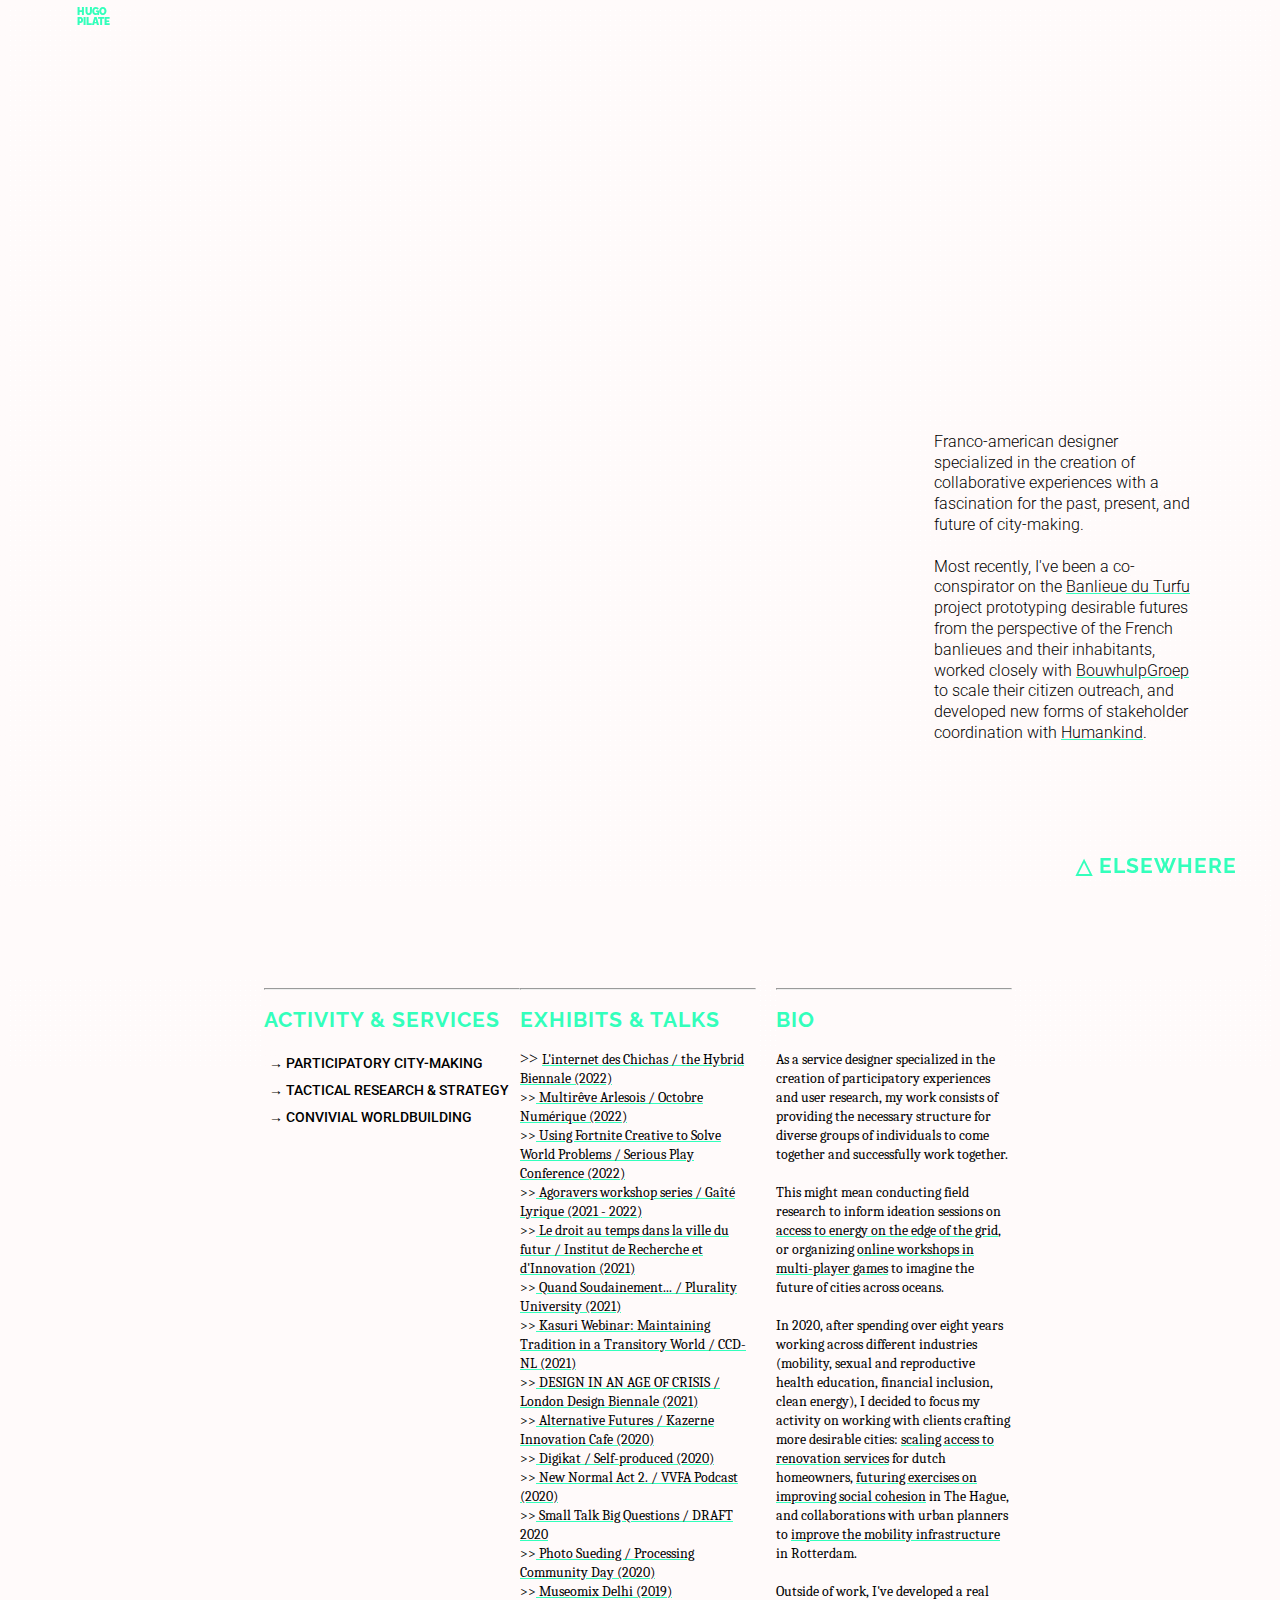
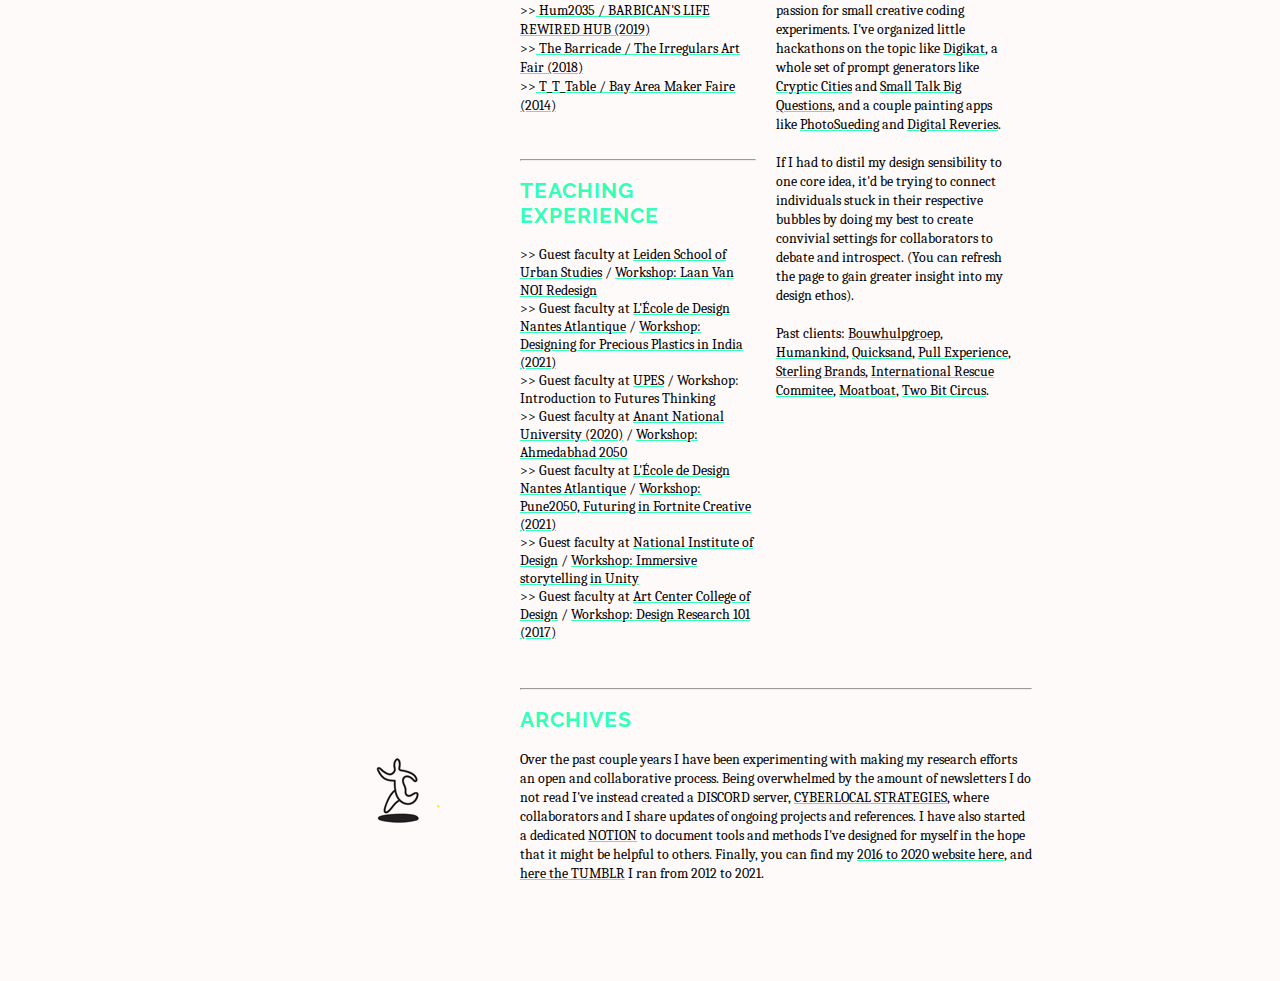
==== index.html @ e568ba57 "2022update" ====
<!DOCTYPE html>

<html>

<head>
    <title>Hugo Pilate</title>

    <link href="https://fonts.googleapis.com/css2?family=Raleway:wght@900&display=swap" rel="stylesheet">
    <link href="https://fonts.googleapis.com/css?family=Roboto:300,400&display=swap" rel="stylesheet">
    <link href="https://fonts.googleapis.com/css2?family=Raleway:wght@800&display=swap" rel="stylesheet">
    <link href="https://fonts.googleapis.com/css?family=Caladea|Roboto+Condensed:700&display=swap" rel="stylesheet">
    <link rel="stylesheet" href="splashStyle.css">
    <meta name="viewport" content="width=device-width, initial-scale=1">


<script src="https://cdnjs.cloudflare.com/ajax/libs/p5.js/0.7.2/p5.min.js"></script>
<script src="https://cdnjs.cloudflare.com/ajax/libs/p5.js/0.7.2/addons/p5.dom.min.js"></script>




</head>



<body>



    <div id="header" class="topLeft">
        <h1>HUGO <br>PILATE</h1>
    </div>



    <div id="else" class="bottomRight">
        <button type="button" class="collapsible">
            <h2>△ ELSEWHERE</h2>
        </button>
        <div class="contentBR">

            <text>
                <li> <a class="tab" href="https://medium.com/@hugopilate" target="_blank">Notebook</a></li>
                <li> <a class="tab" href="https://www.linkedin.com/in/hugopilate/" target="_blank">Interactive Resume</a></li>
                <li><a class="tab" href="https://www.instagram.com/enchaussettes/" target="_blank">Photo album</a></li>
                <li><a class="tab" href="https://github.com/juzbox" target="_blank">Code bank</a></li>
                <li><a class="tab" href="https://cults3d.com/en/users/Juzbox/creations" target="_blank">3D Library</a></li>
            </text>
        </div>


    </div>


    <!-- <textTABS>
    </textTABS> -->





    <div id="splash" class="splashInfo">
   <h4><span style="background-color: snow;  " >Franco-american designer specialized in the creation of collaborative experiences with a fascination for the past, present, and future of city-making.
     <br><br>Most recently, I've been a co-conspirator on the <a class="doc" href="https://hugopilate.medium.com/the-agora-jam-co-creating-the-agoraverse-b9b8ff359201" target="_blank">Banlieue du Turfu</a> project prototyping desirable futures from the perspective of the French banlieues and their inhabitants, worked closely with <a class="doc" href="https://www.bouwhulp.nl/actueel/previous/3" target="_blank">BouwhulpGroep</a> to scale their citizen outreach, and developed new forms of stakeholder coordination with <a class="doc" href="https://www.humankind.city/project/Rotterdam-mobility-intervention-strategy" target="_blank">Humankind</a>.
</span>

</h3>
            </text>
    </div>




    <div class="grid-container">
        <div class="parallax">

            <div class="parallaxOverlay">
            </div>
        </div>



        <div class="item1">
        </div>

        <div class="item2">
            <hr>
            <h2>ACTIVITY & SERVICES</h2>
            <button type="button" class="collapsible">→ PARTICIPATORY CITY-MAKING</button>
            <div class="content">
                <text>
                    <h3><i>Prototyping more livable cities through collaborative methods.</i></h3>
                    <div class="tooltip">
                    <li>>> <a class="doc" href="https://www.humankind.city/project/Rotterdam-mobility-intervention-strategy" target="_blank"> RMA (2022): Getting mobility experts to align on what a car-light Rotterdam center might look like.</a></li>
                    <span class="tooltiptext"><img src="assets/IMG_4155-colour.png" width="100%" height="100%"></span>
                  </div>

                    <br><br>
                    <div class="tooltip">
                    <li >>> <a class="doc" href="https://juzbox.github.io/CID_Microsite/" target="_blank"> Laan Van NOI (2021):  Collaboratively investigating the needs of those overlooked by a neighborhood's renovation plan.</a></li><br>
                    <span class="tooltiptext"><img src="assets/WIP_CID.gif" width="100%" height="100%"></span>
                  </div>
                  <div class="tooltip">
                    <li >>> <a class="doc" href="http://hugopilate.com/08DigitalBunkers.html" target="_blank"> Digital Bunkers (2020): Using Fortnite Creative to cocreate semi-autonomous neighborhoods across the world.</a></li>
                    <span class="tooltiptext"><img src="assets/00Tower.gif" width="90%" height="100%"></span>
                  </div>
                    <br>
                    <br>

                </text>
            </div>


               <button type="button" class="collapsible">→ TACTICAL RESEARCH & STRATEGY</button>
            <div class="content">
                <text>
                    <h3><i>Crafting valuable services and experiences through design research.</h3></i>

<div class="tooltip">
                    <li>>> <a class="doc" href="https://www.bouwhulp.nl/actueel/previous/3" target="_blank">Ikwoon (2021-22): An app designed to scale a renovation company's ability to plan home improvement projects with prospective clients</a></li><br>
                    <span class="tooltiptext"><img src="assets/ikwoon.jpg" width="90%" height="100%"></span>
                  </div><br>

<div class="tooltip">
                    <li>>> <a class="doc" href="http://hugopilate.com/05LimitedEnergy.html" target="_blank">Life with Limited Energy (2019): A field study documenting what life on the edge of the electric grid looks like across four geographies</a></li><br>
                    <span class="tooltiptext"><img src="assets/S10contents.gif" width="90%" height="100%"></span>
                  </div><br>

          <div class="tooltip">
                    <li>>> <a class="doc" href="http://hugopilate.com/03Udaan.html" target="_blank">Udaan (2018): A 1.5 year research & piloting effort aimed at improving the access to sexual and reproductive health education available to young adolescents in Rajasthan</a></li>
                    <span class="tooltiptext"><img src="assets/UDAANcontent.gif" width="90%" height="100%"></span>
                  </div><br>

                    <br><br>



                </text>
            </div>

            <button type="button" class="collapsible">→ CONVIVIAL WORLDBUILDING</button>
            <div class="content">
                <text>
                    <h3><i>Challenging tropes about the world to come through playful investigation and speculation.</h3></i>

<div class="tooltip">
                    <li>>> <a class="doc" href="https://www.banlieueduturfu.xyz" target="_blank">Banlieue du Turfu (2020 - today): A collaborative futuring project from the peripheries of the cities </a></li><br>
                    <span class="tooltiptext"><img src="assets/CarreClay.gif" width="90%" height="100%"></span>
                    </div><br>

              <div class="tooltip">
                    <li>>> <a class="doc" href="https://hugopilate.medium.com/a-journey-through-hel-a82dd8340b28" target="_blank">Haul Earth Ledger (2020): A virtual exhibit on the creativity that surfaces in a world where consumer goods can no longer be produced </a></li><br>
                    <span class="tooltiptext"><img src="assets/HELspace.gif" width="90%" height="100%"></span>
                    </div><br>

                <div class="tooltip">
                   <li>>> <a class="doc" href="https://juzbox.github.io/AhmedabadFutures/" target="_blank">Ahmedabad2050 & Pune2050 (2020): Challenging design students to connect past and future of a city one neighborhood at a time </a></li> <br>
                   <span class="tooltiptext"><img src="assets/collageStudents8.gif" width="90%" height="100%"></span>
                   </div><br>

                <div class="tooltip">
                     <li>>> <a class="doc" href="http://hugopilate.com/04HUM.html" target="_blank">HUM2035 (2019): An exhibit exploring what the future of humanitarian work and crises might look like in India <a></li>
                       <span class="tooltiptext"><img src="assets/HUMcontents.gif" width="90%" height="100%"></span>
                       </div><br>

                    <br><br>
                </text>
            </div>





        </div>


        <div class="item3">
            <hr>
            <h2>EXHIBITS & TALKS</h2>

<text>
              <li>>> <a class="doc" href="https://www.hellerau.org/en/festival/hybrid-biennale/" target="_blank"> <text>L'internet des Chichas / the Hybrid Biennale (2022)</text></a></li>
            <li><text>>><a class="doc" href="https://www.instagram.com/p/CkK-SYAIshf/?utm_source=ig_web_copy_link" target="_blank"> Multirêve Arlesois / Octobre Numérique (2022)</a></text></li>
                <li><text>>><a class="doc" href="https://vimeo.com/ondemand/seriousplayconf2022/722050329" target="_blank"> Using Fortnite Creative to Solve World Problems / Serious Play Conference (2022)</a></text></li>
                <li><text>>><a class="doc" href="https://gaite-lyrique.net/en/event/agoravers" target="_blank"> Agoravers workshop series / Gaîté Lyrique (2021 - 2022)</a></text></li>
                <li><text>>><a class="doc" href="https://iri-ressources.org/collections/collection-2/season-66/video-908.html#id=744e69ee-4b52-4d97-a402-521c58bbe0e3-1465624974983667721&t=3696" target="_blank"> Le droit au temps dans la ville du futur / Institut de Recherche et d'Innovation (2021)</a></text></li>
                <li><text>>><a class="doc" href="https://www.plurality-university.org/projects/quand-soudainement-recits-transforment-reel-exposition-collective-paris" target="_blank"> Quand Soudainement... / Plurality University (2021)</a></text></li>
                <li><text>>><a class="doc" href="https://www.youtube.com/watch?v=sRmMJfpBjGg" target="_blank"> Kasuri Webinar: Maintaining Tradition in a Transitory World / CCD-NL (2021)</a></text></li>
                <li><text>>><a class="doc" href="https://www.londondesignbiennale.com/hugo-pilate" target="_blank"> DESIGN IN AN AGE OF CRISIS / London Design Biennale (2021)</a></text></li>
                <li><text>>><a class="doc" href="https://www.youtube.com/watch?v=F5wg9Iz0reY" target="_blank"> Alternative Futures / Kazerne Innovation Cafe (2020)</a></text></li>
                <li><text>>><a class="doc" href="https://juzbox.github.io/DigikatMicrosite/" target="_blank"> Digikat / Self-produced (2020)</a></text></li>
                <li><text>>><a class="doc" href="http://vvfa.space/podcast/live-19-normal-now-act-2-pt-2" target="_blank"> New Normal Act 2. / VVFA Podcast (2020)</a></text></li>
                <li><text>>><a class="doc" href="https://dra-ft.site/smalltalk-bigq" target="_blank"> Small Talk Big Questions / DRAFT 2020</a></text></li>
                <li><text>>><a class="doc" href="https://www.instagram.com/p/B7XfHSuhuuU/" target="_blank"> Photo Sueding  / Processing Community Day (2020)</a></text></li>
                <li><text>>><a class="doc" href="https://museomix.in/" target="_blank"> Museomix Delhi (2019)</a></text></li>
                <li><text>>><a class="doc" href="https://www.barbican.org.uk/whats-on/2019/event/hum-2035" target="_blank"> Hum2035 / BARBICAN'S LIFE REWIRED HUB (2019)</a></text></li>
                <li><text>>><a class="doc" href="https://theirregularsartfair.com/" target="_blank"> The Barricade / The Irregulars Art Fair (2018)</a></text></li>
                <li><text>>><a class="doc" href="https://www.youtube.com/watch?v=uSro75L1JrU" target="_blank"> T_T_Table / Bay Area Maker Faire (2014)</a></text></li>
                <br><br>

</text>


  <hr>
            <h2>TEACHING EXPERIENCE</h2>
<text>
                <li>>> Guest faculty at <a class="doc" href="https://www.universiteitleiden.nl/en/education/study-programmes/bachelor/urban-studies" target="_blank">Leiden School of Urban Studies</a> /  <a class="doc" href="https://juzbox.github.io/CID_Microsite/" target="_blank"> Workshop: Laan Van NOI Redesign</a></li>
                <li>>> Guest faculty at <a class="doc" href="https://en.lecolededesign.com/" target="_blank">L'École de Design Nantes Atlantique</a> / <a class="doc" href="https://docs.google.com/presentation/d/1ZIFx9ssCR20fUNx6rjZQQ2MeLPgUewG3qUzElUj4VYU/edit#slide=id.gad86e6ca94_10_101" target="_blank"> Workshop: Designing for Precious Plastics in India (2021)</a></li>
                <li>>> Guest faculty at <a class="doc" href="https://www.upes.ac.in/" target="_blank">UPES</a> / Workshop: Introduction to Futures Thinking</li>
                <li>>> Guest faculty at <a class="doc" href="https://anu.edu.in/" target="_blank">Anant National University (2020)</a> / <a class="doc" href="https://juzbox.github.io/AhmedabadFutures/" target="_blank">Workshop: Ahmedabhad 2050</a></li>
                <li>>> Guest faculty at <a class="doc" href="https://en.lecolededesign.com/" target="_blank">L'École de Design Nantes Atlantique</a> / <a class="doc" href="https://burnedsap.github.io/innovation-seminar/" target="_blank"> Workshop: Pune2050, Futuring in Fortnite Creative (2021)</a></li>
                <li>>> Guest faculty at <a class="doc" href="http://www.nid.edu/" target="_blank">National Institute of Design</a> / <a class="doc" href="virtualnarratives.tumblr.com/" target="_blank">Workshop: Immersive storytelling in Unity</a></li>
                <li>>> Guest faculty at <a class="doc" href="http://www.artcenter.edu/" target="_blank">Art Center College of Design</a> / <a class="doc" href="https://hugopilate.medium.com/touching-your-spaghetti-dda304590c9f/" target="_blank">Workshop: Design Research 101 (2017)</a></li>
            <br><br>
            </text>

        </div>






        <div class="item4">
            <hr>
            <h2>BIO</h2>
            <text>As a service designer specialized in the creation of participatory experiences and user research, my work consists of providing the necessary structure for diverse groups of individuals to come together and successfully work together.
              <br><br>This might mean conducting field research to inform ideation sessions on <a class="doc" href="http://hugopilate.com/05LimitedEnergy.html" target="_blank">access to energy on the edge of the grid</a>, or organizing <a class="doc" href="http://hugopilate.com/08DigitalBunkers.html" target="_blank">online workshops in multi-player games</a> to imagine the future of cities across oceans.
              <br><br>In 2020, after spending over eight years working across different industries (mobility, sexual and reproductive health education, financial inclusion, clean energy), I decided to focus my activity on working with clients crafting more desirable cities: <a class="doc" href="https://www.bouwhulp.nl/actueel/previous/3" target="_blank">scaling access to renovation services</a> for dutch homeowners, <a class="doc" href="https://juzbox.github.io/CID_Microsite/" target="_blank">futuring exercises on improving social cohesion</a> in The Hague, and collaborations with urban planners to <a class="doc" href="https://www.humankind.city/project/Rotterdam-mobility-intervention-strategy" target="_blank">improve the mobility infrastructure</a> in Rotterdam.

<br><br>Outside of work, I've developed a real passion for small creative coding experiments. I've organized little hackathons on the topic like <a class="doc" href="https://juzbox.github.io/DigikatMicrosite/" target="_blank">Digikat</a>,
 a whole set of prompt generators like <a class="doc" href="https://juzbox.github.io/CrypticCities/index.html" target="_blank">Cryptic Cities<a/> and <a class="doc" href="https://smalltalkbigquestions.today/index.html" target="_blank">Small Talk Big Questions<a/>,
 and a couple painting apps like <a class="doc" href="http://hugopilate.com/06PS.html" target="_blank">PhotoSueding</a> and <a class="doc" href="http://hugopilate.com/06PS.html" target="_blank">Digital Reveries</a>.


              <br><br>If I had to distil my design sensibility to one core idea, it'd be trying to

              <script language="JavaScript">
              <!--
              var r_text = new Array ();
              r_text[0] = "challenge preconceived notions around how our world works";
              r_text[1] = "prototype surprising solutions";
              r_text[2] = "connect individuals stuck in their respective bubbles";
              r_text[3] = "encourage human creativity and escaping the petrifying grasp of consumer culture";
              r_text[4] = "overcome just how puzzling humans and the systems the build are";

              var i = Math.floor(5*Math.random())

              document.write(r_text[i]);
              </script>

              <script language="JavaScript">
              <!--
              var r_text = new Array ();
              r_text[0] = "by sprinkling some digital fairy dust on the situation at hand, not saying that it always works!";
              r_text[1] = "by doing my best to create convivial settings for collaborators to debate and introspect.";
              r_text[2] = "by encouraging myself and others around me to find their own adhoc hacks to a given challenge as often as possible.";
              r_text[3] = "by asking disarmingly simple questions.";
              r_text[4] = "by recognizing that most worthwhile endeavors take more time than a single client project will ever allow for.";
              r_text[5] = "by having a strong appreciation for a powerful vision, but an even greater fondness for surprise and the sinuous nature of discovery.";
              r_text[6] = "by treating each project as an opportunity to redirect and redistribute financial, social, and informational resources.";
              r_text[7] = "by knowing just how rare a good brief is and devoting my all to it when it knocks on my door.";


              var i = Math.floor(5*Math.random())

              document.write(r_text[i]);
              </script> (You can refresh the page to gain greater insight into my design ethos).
<br><br>
                Past clients: <a class="doc" href="http://quicksand.co.in/" target="_blank">Bouwhulpgroep</a>, <a class="doc" href="http://quicksand.co.in/" target="_blank">Humankind</a>, <a class="doc" href="http://quicksand.co.in/" target="_blank">Quicksand</a>, <a class="doc" href="https://www.pullexperience.com/" target="_blank">Pull Experience</a>, <a class="doc" href="https://www.sterlingbrands.com/" target="_blank">Sterling Brands</a>, <a class="doc" href="https://www.rescue.org/" target="_blank">International Rescue Commitee</a>, <a class="doc" href="http://www.moatboat.com/" target="_blank">Moatboat</a>, <a class="doc" href="https://twobitcircus.com/" target="_blank">Two Bit Circus</a>.<br><br>


            </text>

        </div>




        <div class="item5">
        </div>

        <div class="item6">
        </div>





        <div class="item7">
            <hr>
            <h2>ARCHIVES</h2>
            <text>Over the past couple years I have been experimenting with making my research efforts an open and collaborative process. Being overwhelmed by the amount of newsletters I do not read I've instead created a DISCORD server, <a href="https://discord.gg/974f7EbG4E" target=" blank">CYBERLOCAL STRATEGIES</a>, where collaborators and I share updates of ongoing projects and references. I have also started a dedicated <a href="https://hugopilate.notion.site/7c2f0d99ab234dc6b8ac709c08511c3f?v=75b53fa7180a406381a770f3151cb951" target="blank">NOTION</a> to document tools and methods I've designed for myself in the hope that it might be helpful to others. Finally, you can find my <a href="https://hugopilate.com/scrollfolio.html" target=" blank">2016 to 2020 website here</a>, and <a href="https://enchaussettes.tumblr.com/" target=" blank">here the TUMBLR</a> I ran from 2012 to 2021.</text>
        </div>

        <div class="item8">
            <br>
            <img src="assets/introGif.gif" style="mix-blend-mode: multiply;">
        </div>





        <div id="canvas3D" />


    </div>



    <script>
        // When the user scrolls down 50px from the top of the document, resize the header's font size
        window.onscroll = function() {
            scrollFunction()

        };

        function scrollFunction() {
            if (document.body.scrollTop > 50 || document.documentElement.scrollTop > 50) {
                document.getElementById("header").style.fontSize = "30px";
                document.getElementById("splash").style.display = "none";
                document.getElementById("else").style.display = "block";

            } else {
                document.getElementById("header").style.fontSize = "90px";
                document.getElementById("splash").style.display = "block";
                document.getElementById("else").style.display = "none";

            }
        };




        //dropdown menus

        var coll = document.getElementsByClassName("collapsible");
        var i;

        for (i = 0; i < coll.length; i++) {
            coll[i].addEventListener("click", function() {
                this.classList.toggle("active");
                var content = this.nextElementSibling;
                if (content.style.display === "block") {
                    content.style.display = "none";
                } else {
                    content.style.display = "block";
                }
            });
        };


    </script>






</body>
<footer></footer>

</html>
---- splashStyle.css ----
:root {
  --accentColor: #33ffbb;

}

html,body {
    background-color: snow;
    cursor: url("data:image/svg+xml;utf8,<svg xmlns='http://www.w3.org/2000/svg'  width='40' height='48' viewport='0 0 100 100' style='fill:black;font-size:24px;'><text y='50%'>🌿</text></svg>") 16 0, auto;
    /*!emojicursor.app*/

}

canvas{
    display: block;
}

.tooltip {
  position: relative;
  display: inline-block;

}

.tooltip .tooltiptext {
  visibility: hidden;

  color: #fff;
  text-align: center;


  /* Position the tooltip */
  position: absolute;
  z-index: 1;

  bottom: 120%;

}

.tooltip:hover .tooltiptext {
  visibility: visible;
}



h1 {
    color: var(--accentColor);
    font-weight: bold;
    line-height: 1em;
    font-family: 'Raleway', sans-serif;
    font-weight: 900;
    font-size: 1em;
    padding-right: 20px;
    text-align: left;
/*    text-shadow: 0px 0px 7px rgba(107,107,169, 0.3);*/
}


h2 {
    font-family: 'Raleway', sans-serif;
    font-size: 21px;
    color: var(--accentColor);
    letter-spacing: 1px;
/*    text-shadow: 0px 0px 7px rgba(107,107,169, 0.1);*/

}

h3 {
  font-family:'roboto';
  font-weight:300;
  font-size: 14px;
text-transform: uppercase;
line-height: 1.1;
/*    text-shadow: 0px 0px 7px rgba(107,107,169, 0.1);*/

}

h4 {
  font-family:'roboto';
  font-weight:300;
  font-size: 16px;

line-height: 1.3;
/*    text-shadow: 0px 0px 7px rgba(107,107,169, 0.1);*/

}

h2:hover {
    font-family: 'Raleway', sans-serif;
    z-index: 1;
    font-size: 21px;

    color: var(--accentColor);
}



.splashInfo {


    width: 20vw;
    position: absolute;
    bottom: 15vh;
    right: 10vh;
    text-align: left;

}

.x0, .y0, .z0 {
	display: inline;
}

.x1, .y1, .z1 {
	display: inline;
}

text {
    color: black;
    text-align: left;
    font-family: 'Caladea';
    font-size: 14px;
    line-height: 18px;
}

a {
    color: black;
    background-color: snow;
    text-decoration-color:var(--accentColor);
}

a:hover {
    font-style: italic;
    cursor: url("data:image/svg+xml;utf8,<svg xmlns='http://www.w3.org/2000/svg'  width='40' height='48' viewport='0 0 100 100' style='fill:black;font-size:24px;'><text y='50%'>👆</text></svg>") 16 0, auto;
    color: black;
}



li {
    text-align: left;
    list-style: none
}





#header {
    text-align: center;
    font-size: 10px;
    position: fixed;
    top: 0;
    transition: 0.2s;
}



.topLeft {
    z-index: 1;
    position: fixed;
    top: 0px;
    left: 6vw;
}

.bottomRight {
    position: fixed;
    bottom: 0vh;
    right: 3vw;
}

.parallax {
    grid-column-start: 1;
    grid-column-end: 7;
    /* The image used */
    background-blend-mode: multiply;
    background-image: url("assets/Cyberlocal002_SMALL.gif");

    /* Set a specific height */
    min-width: 100%;
    /* Create the parallax scrolling effect */
    background-attachment: fixed;
    /*  background-position: center;*/
    background-repeat: no-repeat;
    background-size: 100%;

}

.parallaxOverlay {
    background-image: radial-gradient(white 20%, transparent 20%);
    background-position: 0 -100;
    background-size: 5px 5px;
    height: 120%;
    /*  width: 100%;*/

}



.mini-preview-anchor {
    display: inline-block;
    position: relative;
    /* white-space: nowrap; */
}

.mini-preview-wrapper {
    -moz-box-sizing: content-box;
    box-sizing: content-box;
    position: absolute;
    overflow: hidden;
    z-index: -1;
    opacity: 0;
    margin-top: -4px;
    border: solid 1px #000;
    box-shadow: 4px 4px 6px rgba(0, 0, 0, .3);
    transition: z-index steps(1) .3s, opacity .3s, margin-top .3s;
}

.mini-preview-anchor:hover .mini-preview-wrapper {
    z-index: 2;
    opacity: 1;
    margin-top: 6px;
    transition: opacity .3s, margin-top .3s;
}

.mini-preview-loading, .mini-preview-cover {
    position: absolute;
    top: 0;
    bottom: 0;
    right: 0;
    left: 0;
}

.mini-preview-loading {
    display: table;
    height: 100%;
    width: 100%;
    font-size: 1.25rem;
    text-align: center;
    color: #f5ead4;
    background-color: #59513f;
}

.mini-preview-loading::before {
    content: 'Loading...';
    display: table-cell;
    text-align: center;
    vertical-align: middle;
}

.mini-preview-cover {
    background-color: rgba(0, 0, 0, 0); /* IE fix */
}

.mini-preview-frame {
    border: none;
    -webkit-transform-origin: 0 0;
    transform-origin: 0 0;
}




/*
 On smaller screens, decrease text size
@media only screen and (max-width: 300px) {
  .text {font-size: 11px}
}
*/





/*               GRID                 */

.grid-container {
    top: 0px;
    display: grid;
    grid-template-columns: 20vw 20vw 20vw 20vw;
    grid-template-rows: 98vh;
    gap: 0px;
    /*    background-color: #2196F3;*/
    background-color: transparent;

}

.grid-container > div {
    background-color: snow;
    /*    padding: 20px 0;*/

}

.JS{
    margin: auto;
    width: 98vw;
    overflow: hidden;
}

.item1 {
    background-color: transparent;
    grid-column-start: 1;
    grid-column-end: 2;
    margin: auto;
    height: 10vh;
    width: 98vw;
    overflow: hidden;


}

/*SERVICE 1*/
.item2 {
    grid-column-start: 2;
    grid-column-end: 3;
    grid-row-start: 3;
    height: 100%;
    overflow-y: visible;

}


/*SERVICE 2*/
.item3 {
   grid-column-start: 3;
    grid-column-end: 4;
    grid-row-start: 3;
    height: 100%;
    overflow-y: visible;
    margin-right: 20px;
}

/*BIO*/
.item4 {
    cursor:url("data:image/svg+xml;utf8,<svg xmlns='http://www.w3.org/2000/svg'  width='40' height='48' viewport='0 0 100 100' style='fill:black;font-size:24px;'><text y='50%'>🧦</text></svg>") 16 0,auto; /*!emojicursor.app*/
    grid-column-start: 4;
    grid-column-end: 5;
    grid-row-start: 3;
    grid-row-end: 8;
    height: 100%;
    margin-right: 20px;
    overflow-y: inherit;
}



/*Exhibits*/
.item5 {
   background-color: transparent;
    grid-column-start: 2;
    grid-column-end: 3;
    grid-row-start: 7;
    margin-right: 20px;

/*    height: 10vh;*/

}



/* Teaching experience:*/
.item6 {
   background-color: transparent;
    grid-column-start: 3;
    grid-column-end: 4;
    grid-row-start: 7;
    margin-right: 20px;


/*    height: 10vh;*/

}

/* archive*/
.item7 {

     background-color: transparent;
    grid-column-start: 3;
    grid-column-end: 5;
    grid-row-start: 8;
    padding-bottom: 10vh;
/*    margin: auto;*/


}

/*Gif*/
.item8 {
cursor:url("data:image/svg+xml;utf8,<svg xmlns='http://www.w3.org/2000/svg'  width='40' height='48' viewport='0 0 100 100' style='fill:black;font-size:24px;'><text y='50%'>💡</text></svg>") 16 0,auto; /*!emojicursor.app*/
       margin: auto;
    text-align: center;
    grid-column-start: 2;
    grid-column-end: 3;
    grid-row-start: 8;
padding-bottom: 10vh;




}



.relative {
    position: relative;
}

.h-256 {
    height: 256px;
}

.w-256 {
    width: 256px;
}

.collapsible {
    background-color: transparent;

    font-family:'roboto';
    font-weight:500;
    cursor: url("data:image/svg+xml;utf8,<svg xmlns='http://www.w3.org/2000/svg'  width='40' height='48' viewport='0 0 100 100' style='fill:black;font-size:24px;'><text y='50%'>👆</text></svg>") 16 0, auto;
    /*!emojicursor.app*/
    padding: 5px;
    width: 100%;
    color: black;
    border: none;
    text-align: left;
    outline: none;
    font-size: 14px;
}


.active:hover {
    /*  background-color: #33ffbb;*/
    font-size: 16px;

    text-decoration:underline;
    color: black;
    text-decoration-color: var(--accentColor);

}

.collapsible:hover {
    /*  background-color: #33ffbb;*/
    font-size: 16px;

    text-decoration:underline;
    color: black;
    text-decoration-color: var(--accentColor);

}



.content {
    padding: 0 18px;
    display: none;
    overflow: visible;
    background-color: transparent;
     cursor:url("data:image/svg+xml;utf8,<svg xmlns='http://www.w3.org/2000/svg'  width='40' height='48' viewport='0 0 100 100' style='fill:black;font-size:24px;'><text y='50%'>💡</text></svg>") 16 0,auto; /*!emojicursor.app*/

}

.contentBR {
    padding: 0 18px;
    display: none;
    overflow: hidden;
    background-color: transparent;
    margin-bottom: 5vh;

}




@media only screen and (max-width: 600px) {


    .grid-container {
        display: block;
        grid-template-columns: auto auto auto;
        gap: 15px;
        margin: auto;
width: 66vw;
        background-color: snow;
        padding: 10px;
    }

    .item1 {
    background-color: transparent;
    grid-column-start: 1;
    grid-column-end: 7;
        padding-top: 2vh;

    margin: auto;
    height: 5vh;
    width: 66vw;
    overflow: hidden;


}

    .splashInfo {


        width: 35vw;

        position: absolute;
        top: 25vh;
        left: 6vh;
        text-align: left;

    }

       text {
    color: black;
    text-align: left;
    font-family: 'Caladea';
    font-size: 11px;
    line-height: 15px;
}



    .parallax {
height: 80vh;
      background-position: center;
      background-repeat: no-repeat;
      background-size: cover;

    }

    h1 {
        z-index: 1;
        color: var(--accentColor);
        font-weight: bold;
        line-height: 1em;
        font-family: 'Raleway', sans-serif;
        font-weight: 900;
        font-size: 0.6em;
        padding-right: 20px;
        text-align: left;
    }



}

footer{
 cursor: url("data:image/svg+xml;utf8,<svg xmlns='http://www.w3.org/2000/svg'  width='40' height='48' viewport='0 0 100 100' style='fill:black;font-size:24px;'><text y='50%'>🌿</text></svg>") 16 0, auto;
}
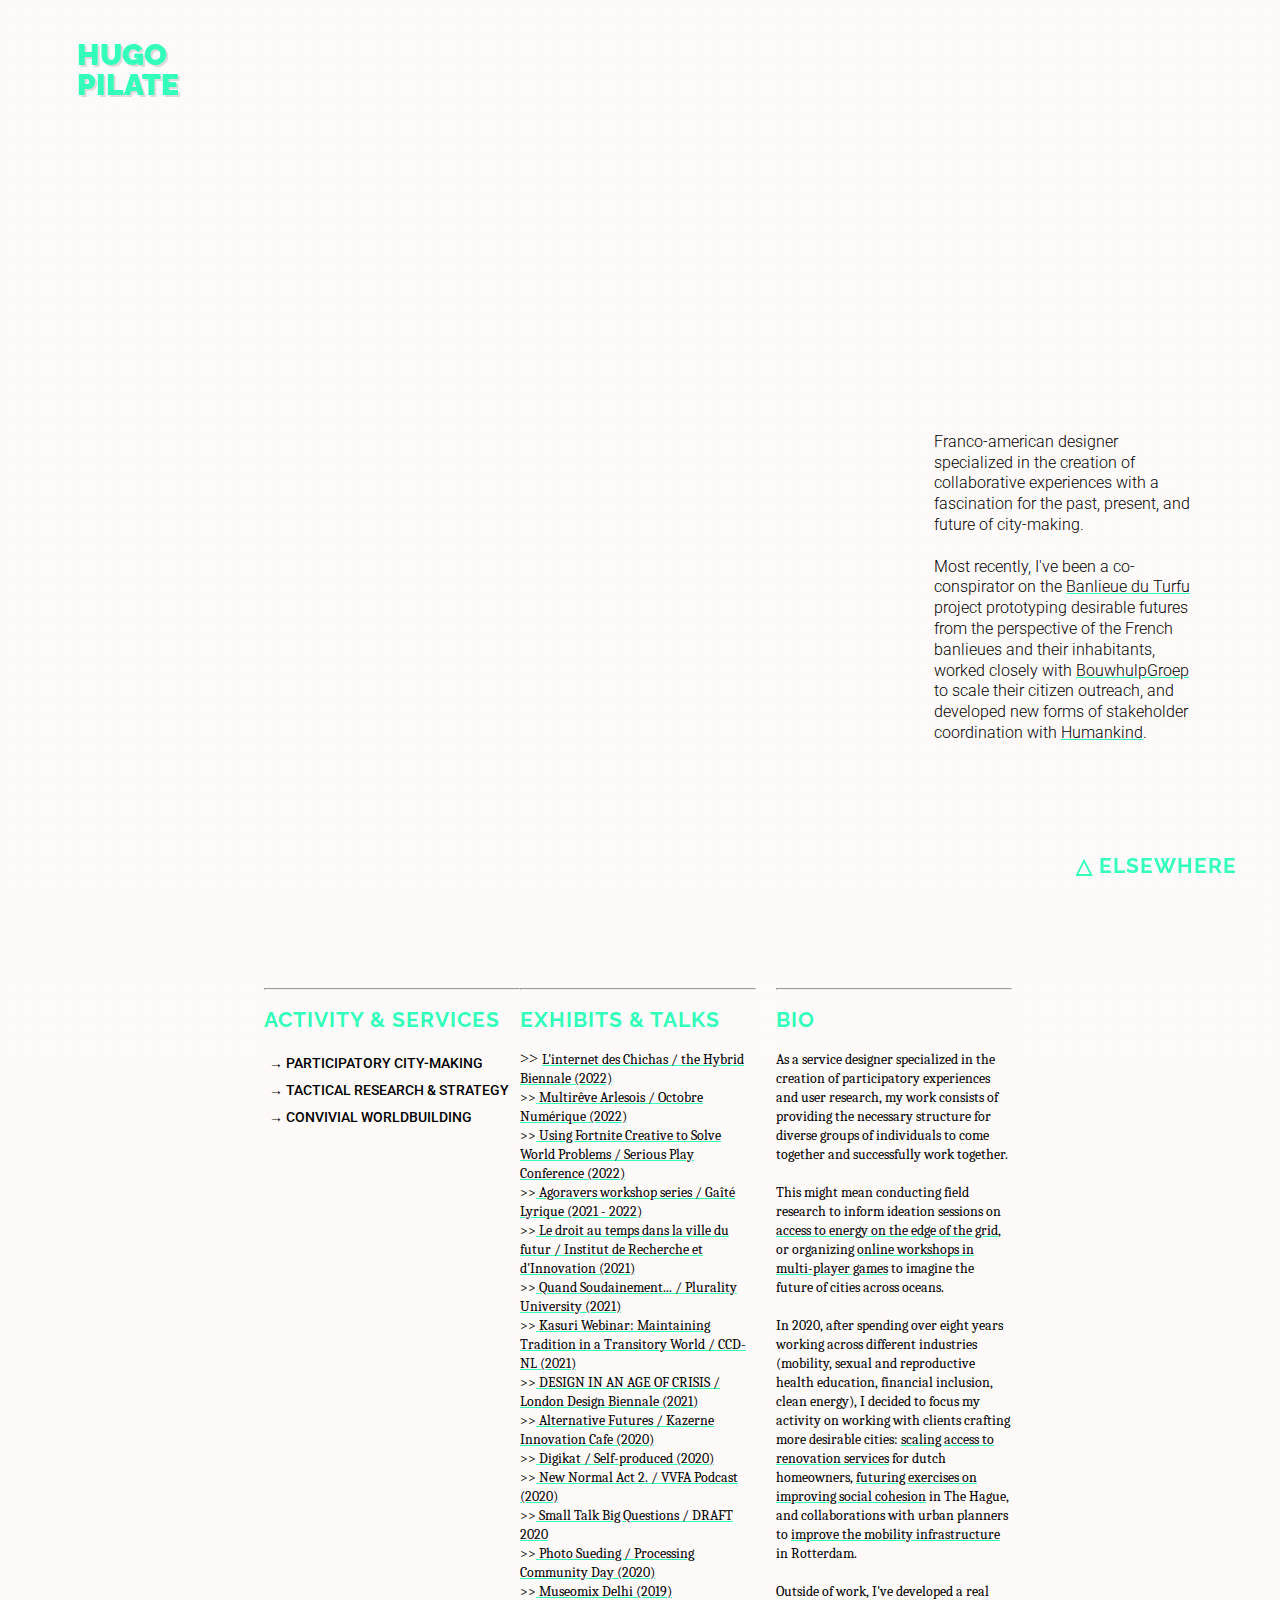
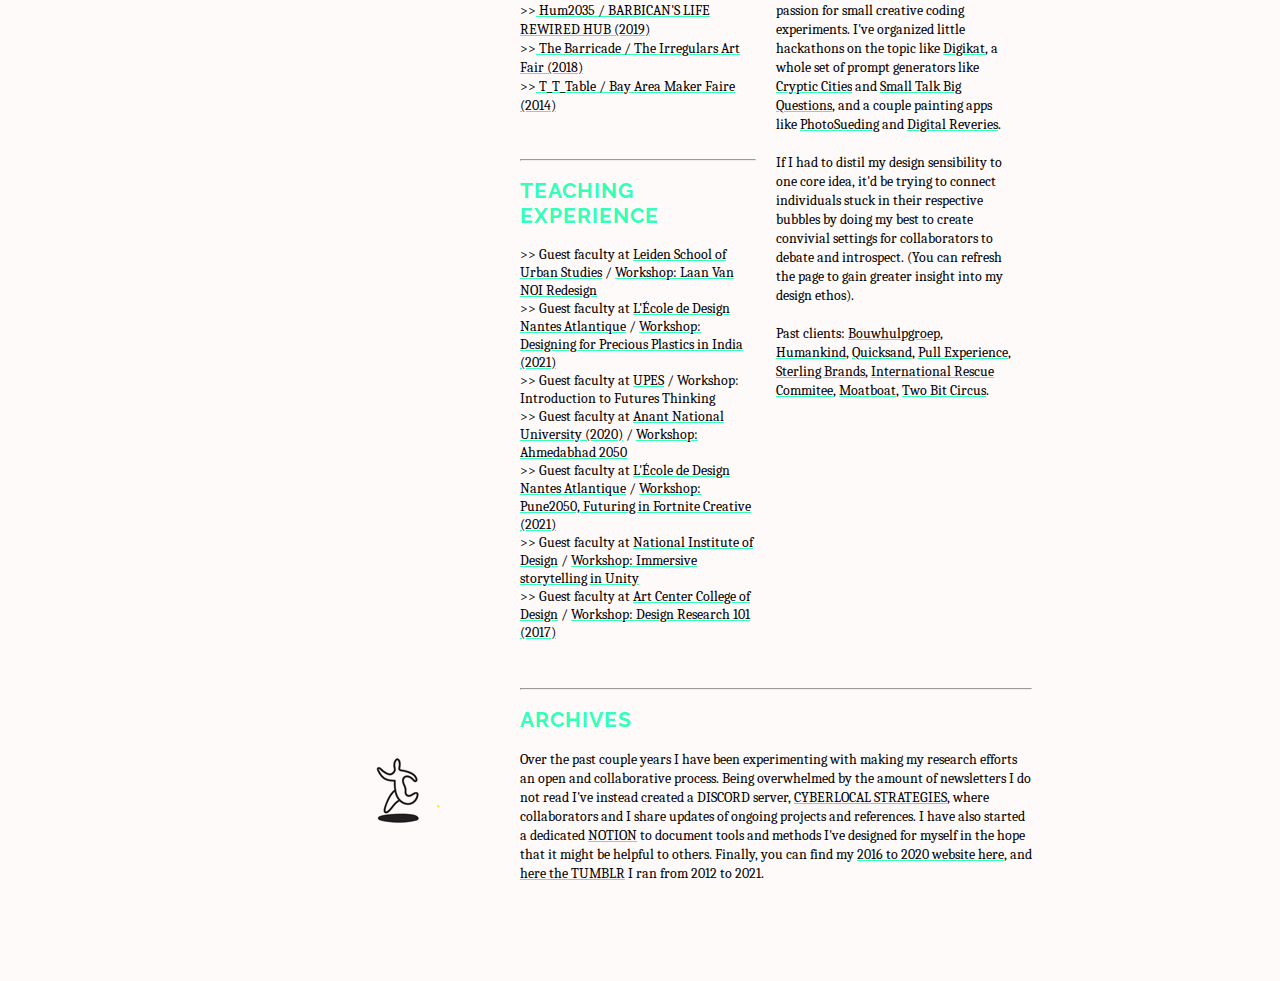
==== commit 772a5945: "shadow" ====
--- a/index.html
+++ b/index.html
@@ -4,7 +4,7 @@
 
 <head>
     <title>Hugo Pilate</title>
-
+<link rel="icon" type="image/x-icon" href="assets/favicon.ico">
     <link href="https://fonts.googleapis.com/css2?family=Raleway:wght@900&display=swap" rel="stylesheet">
     <link href="https://fonts.googleapis.com/css?family=Roboto:300,400&display=swap" rel="stylesheet">
     <link href="https://fonts.googleapis.com/css2?family=Raleway:wght@800&display=swap" rel="stylesheet">
@@ -16,6 +16,19 @@
 <script src="https://cdnjs.cloudflare.com/ajax/libs/p5.js/0.7.2/p5.min.js"></script>
 <script src="https://cdnjs.cloudflare.com/ajax/libs/p5.js/0.7.2/addons/p5.dom.min.js"></script>
 
+<!-- Global site tag (gtag.js) - Google Analytics -->
+ <script async src="https://www.googletagmanager.com/gtag/js?id=UA-48901953-2"></script>
+ <script>
+     window.dataLayer = window.dataLayer || [];
+
+     function gtag() {
+         dataLayer.push(arguments);
+     }
+     gtag('js', new Date());
+
+     gtag('config', 'UA-48901953-2');
+
+ </script>
 
 
 
@@ -318,12 +331,12 @@
 
         function scrollFunction() {
             if (document.body.scrollTop > 50 || document.documentElement.scrollTop > 50) {
-                document.getElementById("header").style.fontSize = "30px";
+                document.getElementById("header").style.fontSize = "15px";
                 document.getElementById("splash").style.display = "none";
                 document.getElementById("else").style.display = "block";
 
             } else {
-                document.getElementById("header").style.fontSize = "90px";
+                document.getElementById("header").style.fontSize = "35px";
                 document.getElementById("splash").style.display = "block";
                 document.getElementById("else").style.display = "none";
 
--- a/splashStyle.css
+++ b/splashStyle.css
@@ -43,11 +43,13 @@
 
 h1 {
     color: var(--accentColor);
+  text-shadow: 2px 2px #00000020;
     font-weight: bold;
     line-height: 1em;
     font-family: 'Raleway', sans-serif;
     font-weight: 900;
-    font-size: 1em;
+    font-size: 3em;
+    padding-top: 20px;
     padding-right: 20px;
     text-align: left;
 /*    text-shadow: 0px 0px 7px rgba(107,107,169, 0.3);*/
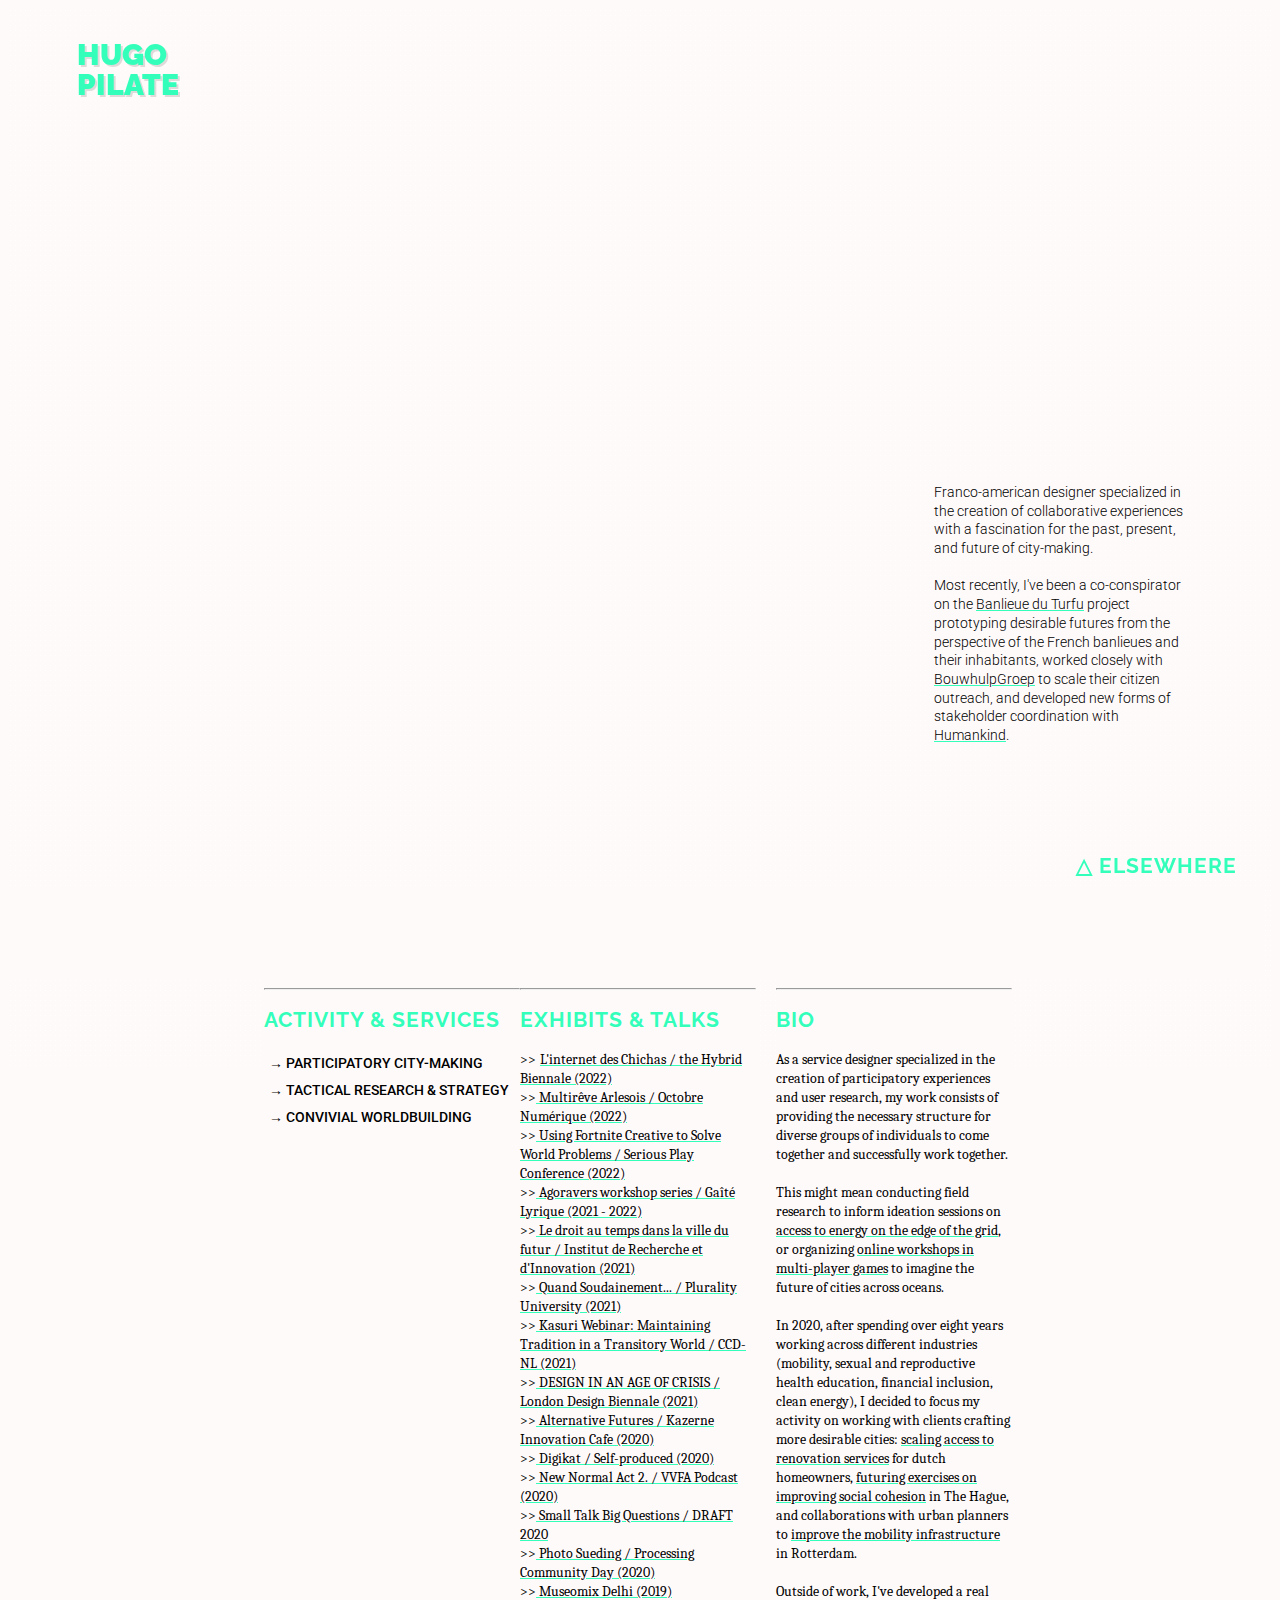
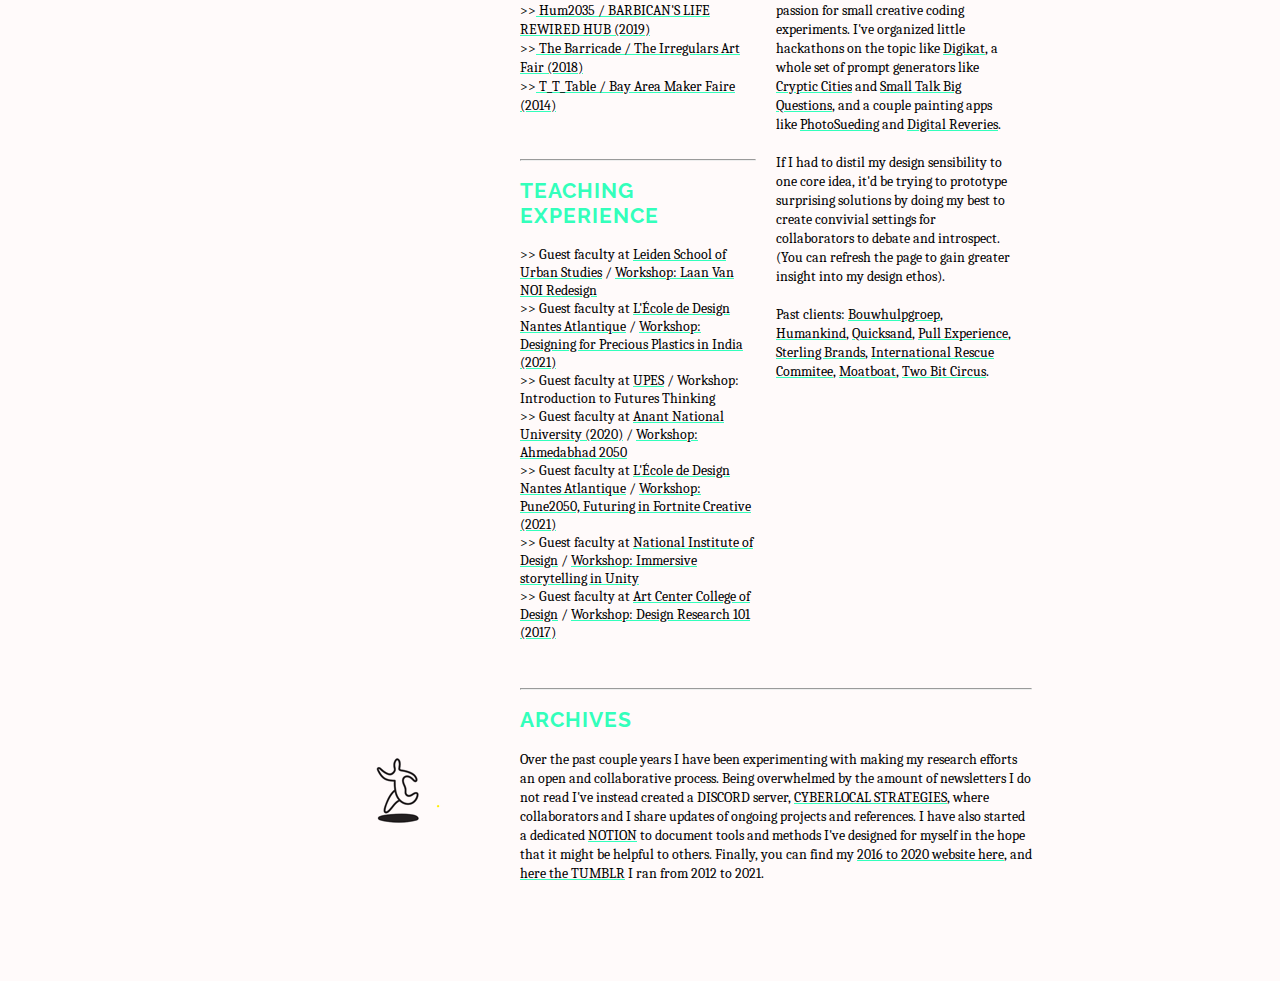
==== commit 51073cbd: "phoneFriendly" ====
--- a/index.html
+++ b/index.html
@@ -192,7 +192,7 @@
             <h2>EXHIBITS & TALKS</h2>
 
 <text>
-              <li>>> <a class="doc" href="https://www.hellerau.org/en/festival/hybrid-biennale/" target="_blank"> <text>L'internet des Chichas / the Hybrid Biennale (2022)</text></a></li>
+              <li><text>>></text> <a class="doc" href="https://www.hellerau.org/en/festival/hybrid-biennale/" target="_blank"> <text>L'internet des Chichas / the Hybrid Biennale (2022)</text></a></li>
             <li><text>>><a class="doc" href="https://www.instagram.com/p/CkK-SYAIshf/?utm_source=ig_web_copy_link" target="_blank"> Multirêve Arlesois / Octobre Numérique (2022)</a></text></li>
                 <li><text>>><a class="doc" href="https://vimeo.com/ondemand/seriousplayconf2022/722050329" target="_blank"> Using Fortnite Creative to Solve World Problems / Serious Play Conference (2022)</a></text></li>
                 <li><text>>><a class="doc" href="https://gaite-lyrique.net/en/event/agoravers" target="_blank"> Agoravers workshop series / Gaîté Lyrique (2021 - 2022)</a></text></li>
--- a/splashStyle.css
+++ b/splashStyle.css
@@ -78,7 +78,7 @@
 h4 {
   font-family:'roboto';
   font-weight:300;
-  font-size: 16px;
+  font-size: 0.9em;
 
 line-height: 1.3;
 /*    text-shadow: 0px 0px 7px rgba(107,107,169, 0.1);*/
@@ -128,7 +128,7 @@
     text-decoration-color:var(--accentColor);
 }
 
-a:hover {
+a: {
     font-style: italic;
     cursor: url("data:image/svg+xml;utf8,<svg xmlns='http://www.w3.org/2000/svg'  width='40' height='48' viewport='0 0 100 100' style='fill:black;font-size:24px;'><text y='50%'>👆</text></svg>") 16 0, auto;
     color: black;
@@ -432,7 +432,6 @@
 .active:hover {
     /*  background-color: #33ffbb;*/
     font-size: 16px;
-
     text-decoration:underline;
     color: black;
     text-decoration-color: var(--accentColor);
@@ -499,13 +498,22 @@
 
 }
 
+h2 {
+    font-family: 'Raleway', sans-serif;
+    font-size: 18px;
+    color: var(--accentColor);
+    letter-spacing: 1px;
+/*    text-shadow: 0px 0px 7px rgba(107,107,169, 0.1);*/
+
+}
+
     .splashInfo {
 
 
         width: 35vw;
 
         position: absolute;
-        top: 25vh;
+        top: 45vh;
         left: 6vh;
         text-align: left;
 
@@ -529,16 +537,30 @@
 
     }
 
+
     h1 {
-        z-index: 1;
         color: var(--accentColor);
+      text-shadow: 1px 1px #00000020;
         font-weight: bold;
         line-height: 1em;
         font-family: 'Raleway', sans-serif;
         font-weight: 900;
-        font-size: 0.6em;
+        font-size: 1em;
+        padding-top: 20px;
         padding-right: 20px;
+        padding-left: 10px;
         text-align: left;
+    /*    text-shadow: 0px 0px 7px rgba(107,107,169, 0.3);*/
+    }
+
+    h4 {
+      font-family:'roboto';
+      font-weight:300;
+      font-size: 0.7em;
+
+    line-height: 1.3;
+    /*    text-shadow: 0px 0px 7px rgba(107,107,169, 0.1);*/
+
     }
 
 
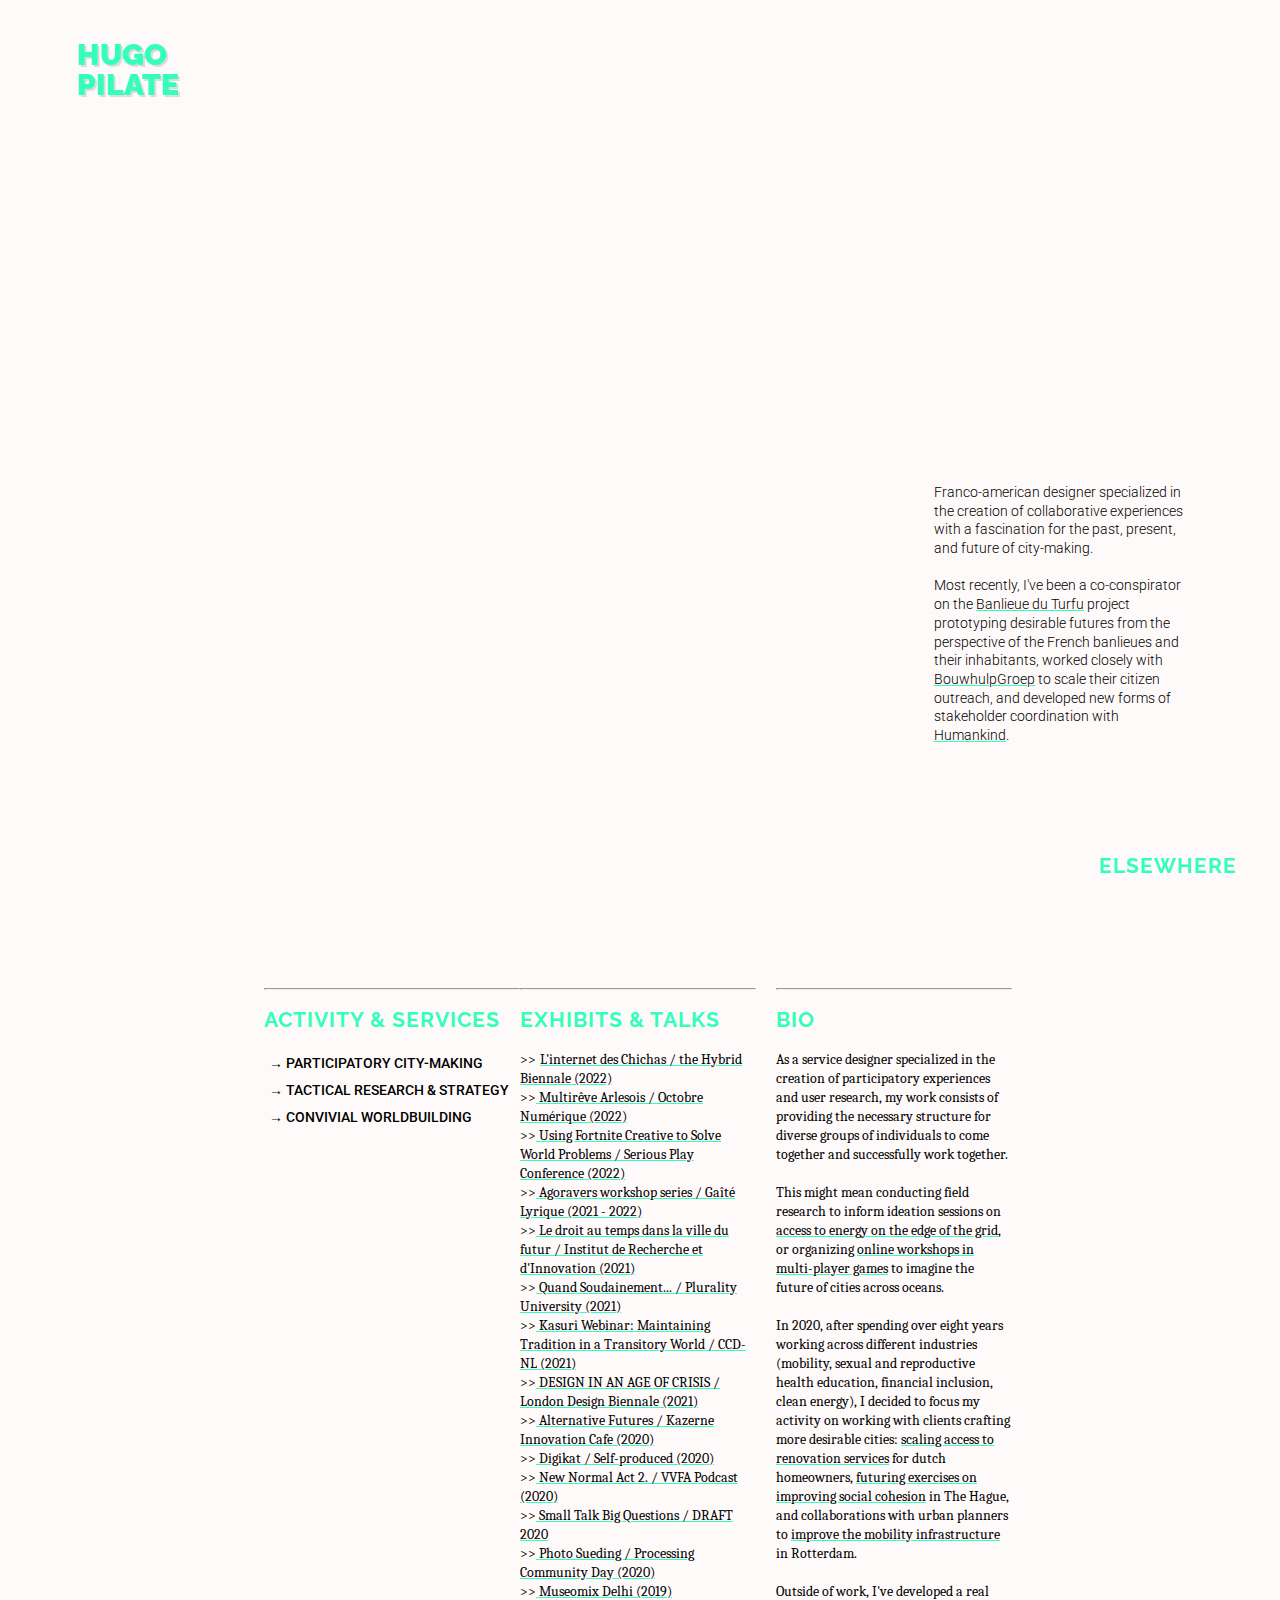
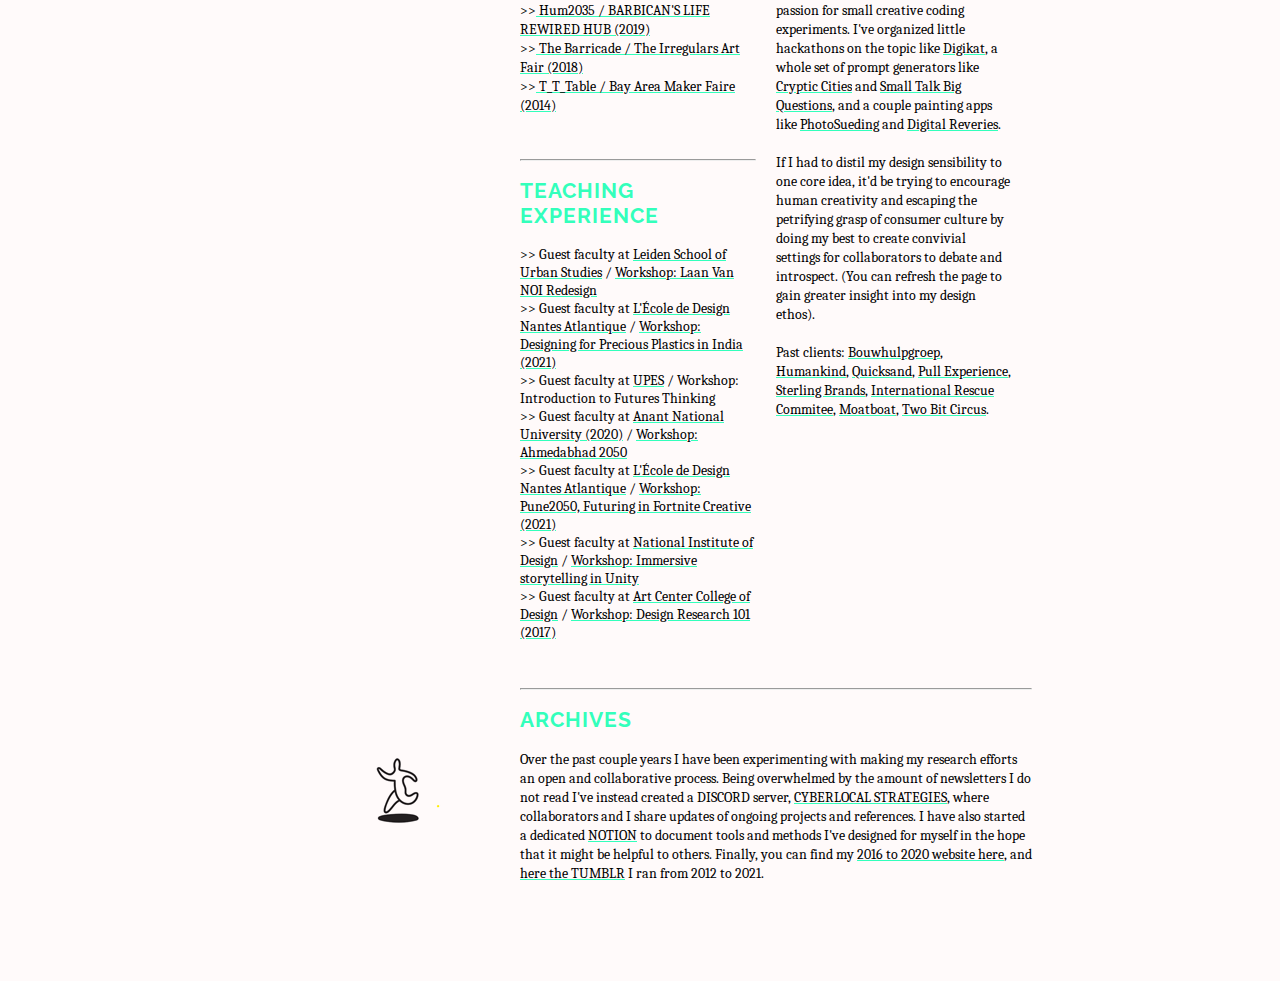
==== commit fb533feb: "HoverSizing" ====
--- a/index.html
+++ b/index.html
@@ -48,7 +48,7 @@
 
     <div id="else" class="bottomRight">
         <button type="button" class="collapsible">
-            <h2>△ ELSEWHERE</h2>
+            <h2>ELSEWHERE</h2>
         </button>
         <div class="contentBR">
 
@@ -105,17 +105,17 @@
                     <h3><i>Prototyping more livable cities through collaborative methods.</i></h3>
                     <div class="tooltip">
                     <li>>> <a class="doc" href="https://www.humankind.city/project/Rotterdam-mobility-intervention-strategy" target="_blank"> RMA (2022): Getting mobility experts to align on what a car-light Rotterdam center might look like.</a></li>
-                    <span class="tooltiptext"><img src="assets/IMG_4155-colour.png" width="100%" height="100%"></span>
+                    <span class="tooltiptext"><img src="assets/IMG_4155-colour.png" width="500px" ></span>
                   </div>
 
                     <br><br>
                     <div class="tooltip">
                     <li >>> <a class="doc" href="https://juzbox.github.io/CID_Microsite/" target="_blank"> Laan Van NOI (2021):  Collaboratively investigating the needs of those overlooked by a neighborhood's renovation plan.</a></li><br>
-                    <span class="tooltiptext"><img src="assets/WIP_CID.gif" width="100%" height="100%"></span>
+                    <span class="tooltiptext"><img src="assets/WIP_CID.gif" width="500px"></span>
                   </div>
                   <div class="tooltip">
                     <li >>> <a class="doc" href="http://hugopilate.com/08DigitalBunkers.html" target="_blank"> Digital Bunkers (2020): Using Fortnite Creative to cocreate semi-autonomous neighborhoods across the world.</a></li>
-                    <span class="tooltiptext"><img src="assets/00Tower.gif" width="90%" height="100%"></span>
+                    <span class="tooltiptext"><img src="assets/00Tower.gif" width="500px"></span>
                   </div>
                     <br>
                     <br>
@@ -131,17 +131,17 @@
 
 <div class="tooltip">
                     <li>>> <a class="doc" href="https://www.bouwhulp.nl/actueel/previous/3" target="_blank">Ikwoon (2021-22): An app designed to scale a renovation company's ability to plan home improvement projects with prospective clients</a></li><br>
-                    <span class="tooltiptext"><img src="assets/ikwoon.jpg" width="90%" height="100%"></span>
+                    <span class="tooltiptext"><img src="assets/ikwoon.jpg" width="500px"></span>
                   </div><br>
 
 <div class="tooltip">
                     <li>>> <a class="doc" href="http://hugopilate.com/05LimitedEnergy.html" target="_blank">Life with Limited Energy (2019): A field study documenting what life on the edge of the electric grid looks like across four geographies</a></li><br>
-                    <span class="tooltiptext"><img src="assets/S10contents.gif" width="90%" height="100%"></span>
+                    <span class="tooltiptext"><img src="assets/S10contents.gif" width="500px"></span>
                   </div><br>
 
           <div class="tooltip">
                     <li>>> <a class="doc" href="http://hugopilate.com/03Udaan.html" target="_blank">Udaan (2018): A 1.5 year research & piloting effort aimed at improving the access to sexual and reproductive health education available to young adolescents in Rajasthan</a></li>
-                    <span class="tooltiptext"><img src="assets/UDAANcontent.gif" width="90%" height="100%"></span>
+                    <span class="tooltiptext"><img src="assets/UDAANcontent.gif" width="500px"></span>
                   </div><br>
 
                     <br><br>
@@ -158,22 +158,22 @@
 
 <div class="tooltip">
                     <li>>> <a class="doc" href="https://www.banlieueduturfu.xyz" target="_blank">Banlieue du Turfu (2020 - today): A collaborative futuring project from the peripheries of the cities </a></li><br>
-                    <span class="tooltiptext"><img src="assets/CarreClay.gif" width="90%" height="100%"></span>
+                    <span class="tooltiptext"><img src="assets/CarreClay.gif" width="500px"></span>
                     </div><br>
 
               <div class="tooltip">
                     <li>>> <a class="doc" href="https://hugopilate.medium.com/a-journey-through-hel-a82dd8340b28" target="_blank">Haul Earth Ledger (2020): A virtual exhibit on the creativity that surfaces in a world where consumer goods can no longer be produced </a></li><br>
-                    <span class="tooltiptext"><img src="assets/HELspace.gif" width="90%" height="100%"></span>
+                    <span class="tooltiptext"><img src="assets/HELspace.gif" width="500px"></span>
                     </div><br>
 
                 <div class="tooltip">
                    <li>>> <a class="doc" href="https://juzbox.github.io/AhmedabadFutures/" target="_blank">Ahmedabad2050 & Pune2050 (2020): Challenging design students to connect past and future of a city one neighborhood at a time </a></li> <br>
-                   <span class="tooltiptext"><img src="assets/collageStudents8.gif" width="90%" height="100%"></span>
+                   <span class="tooltiptext"><img src="assets/collageStudents8.gif" width="500px"></span>
                    </div><br>
 
                 <div class="tooltip">
                      <li>>> <a class="doc" href="http://hugopilate.com/04HUM.html" target="_blank">HUM2035 (2019): An exhibit exploring what the future of humanitarian work and crises might look like in India <a></li>
-                       <span class="tooltiptext"><img src="assets/HUMcontents.gif" width="90%" height="100%"></span>
+                       <span class="tooltiptext"><img src="assets/HUMcontents.gif" width="500px"></span>
                        </div><br>
 
                     <br><br>
--- a/splashStyle.css
+++ b/splashStyle.css
@@ -30,7 +30,7 @@
   /* Position the tooltip */
   position: absolute;
   z-index: 1;
-
+left: -75px;
   bottom: 120%;
 
 }
@@ -85,13 +85,13 @@
 
 }
 
-h2:hover {
+/* h2:hover {
     font-family: 'Raleway', sans-serif;
     z-index: 1;
     font-size: 21px;
 
     color: var(--accentColor);
-}
+} */
 
 
 
@@ -128,7 +128,7 @@
     text-decoration-color:var(--accentColor);
 }
 
-a: {
+a:hover {
     font-style: italic;
     cursor: url("data:image/svg+xml;utf8,<svg xmlns='http://www.w3.org/2000/svg'  width='40' height='48' viewport='0 0 100 100' style='fill:black;font-size:24px;'><text y='50%'>👆</text></svg>") 16 0, auto;
     color: black;
@@ -545,7 +545,7 @@
         line-height: 1em;
         font-family: 'Raleway', sans-serif;
         font-weight: 900;
-        font-size: 1em;
+        font-size: 24px;
         padding-top: 20px;
         padding-right: 20px;
         padding-left: 10px;
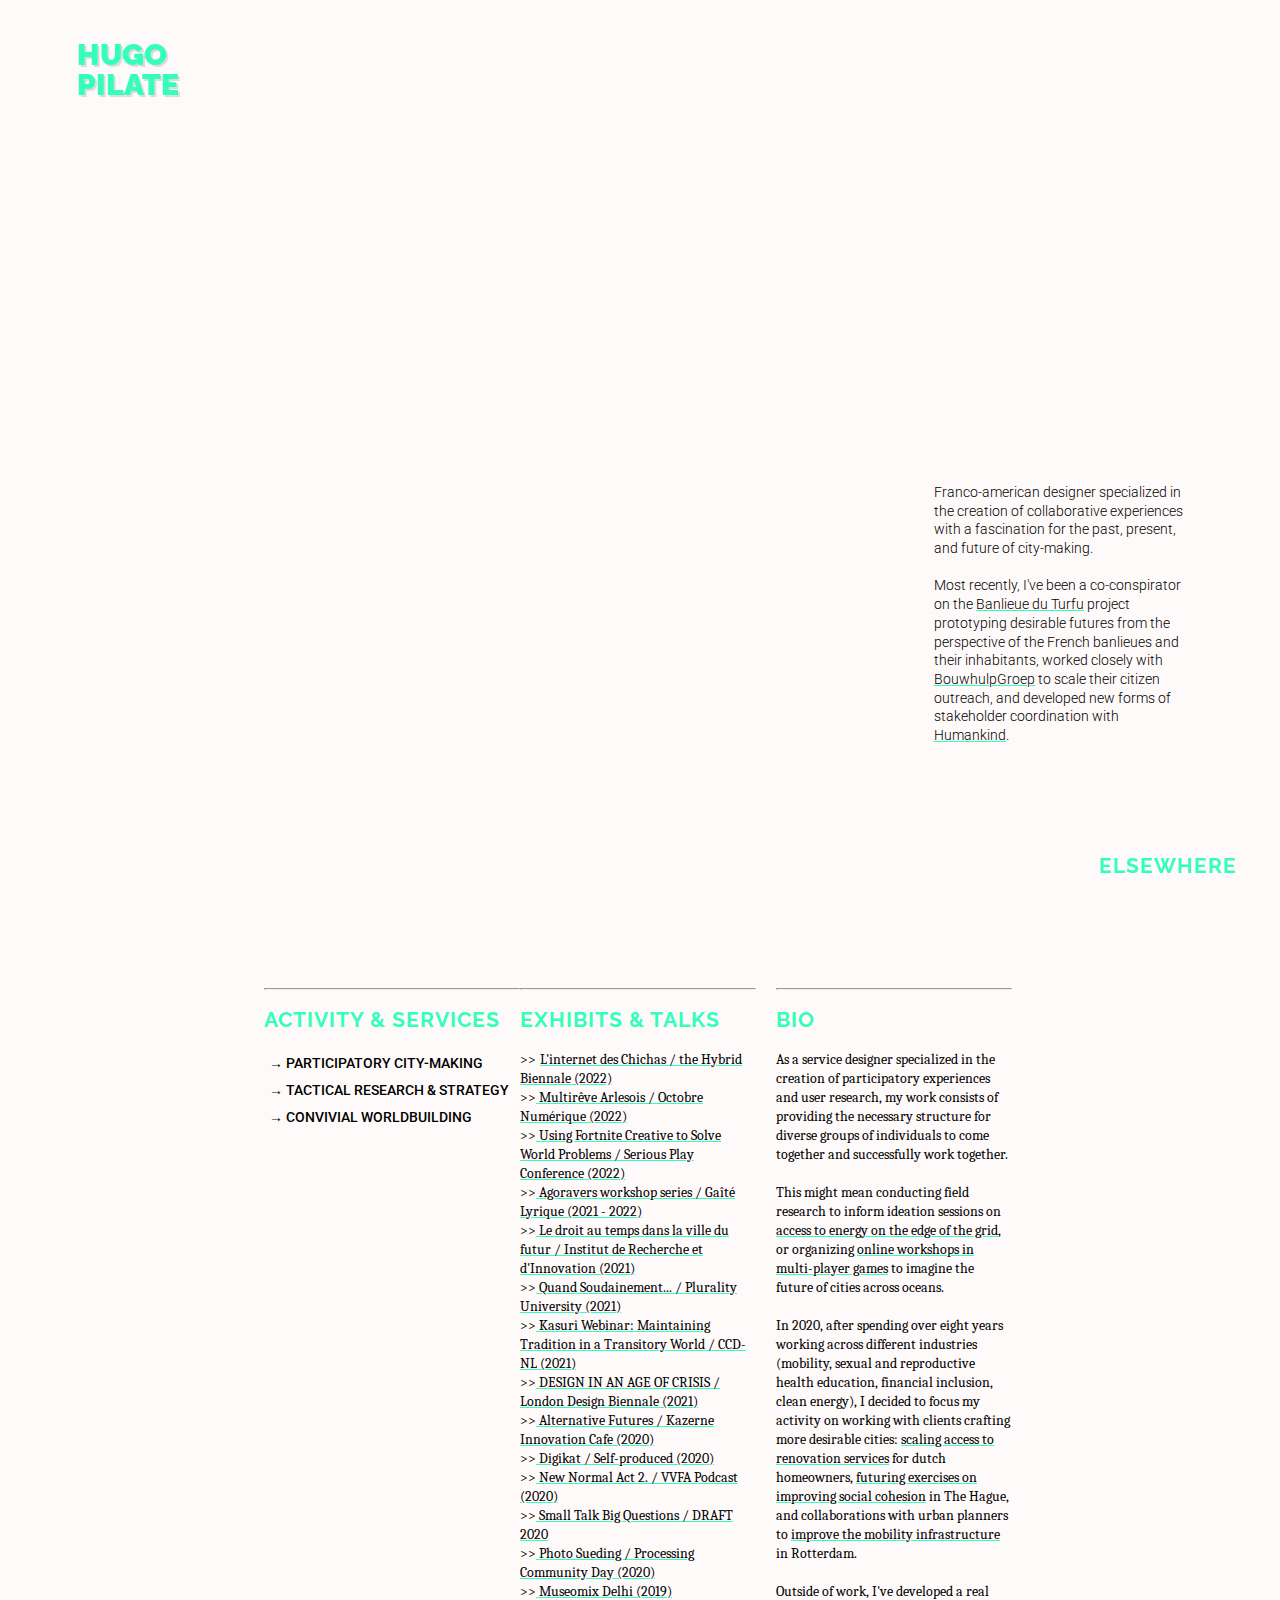
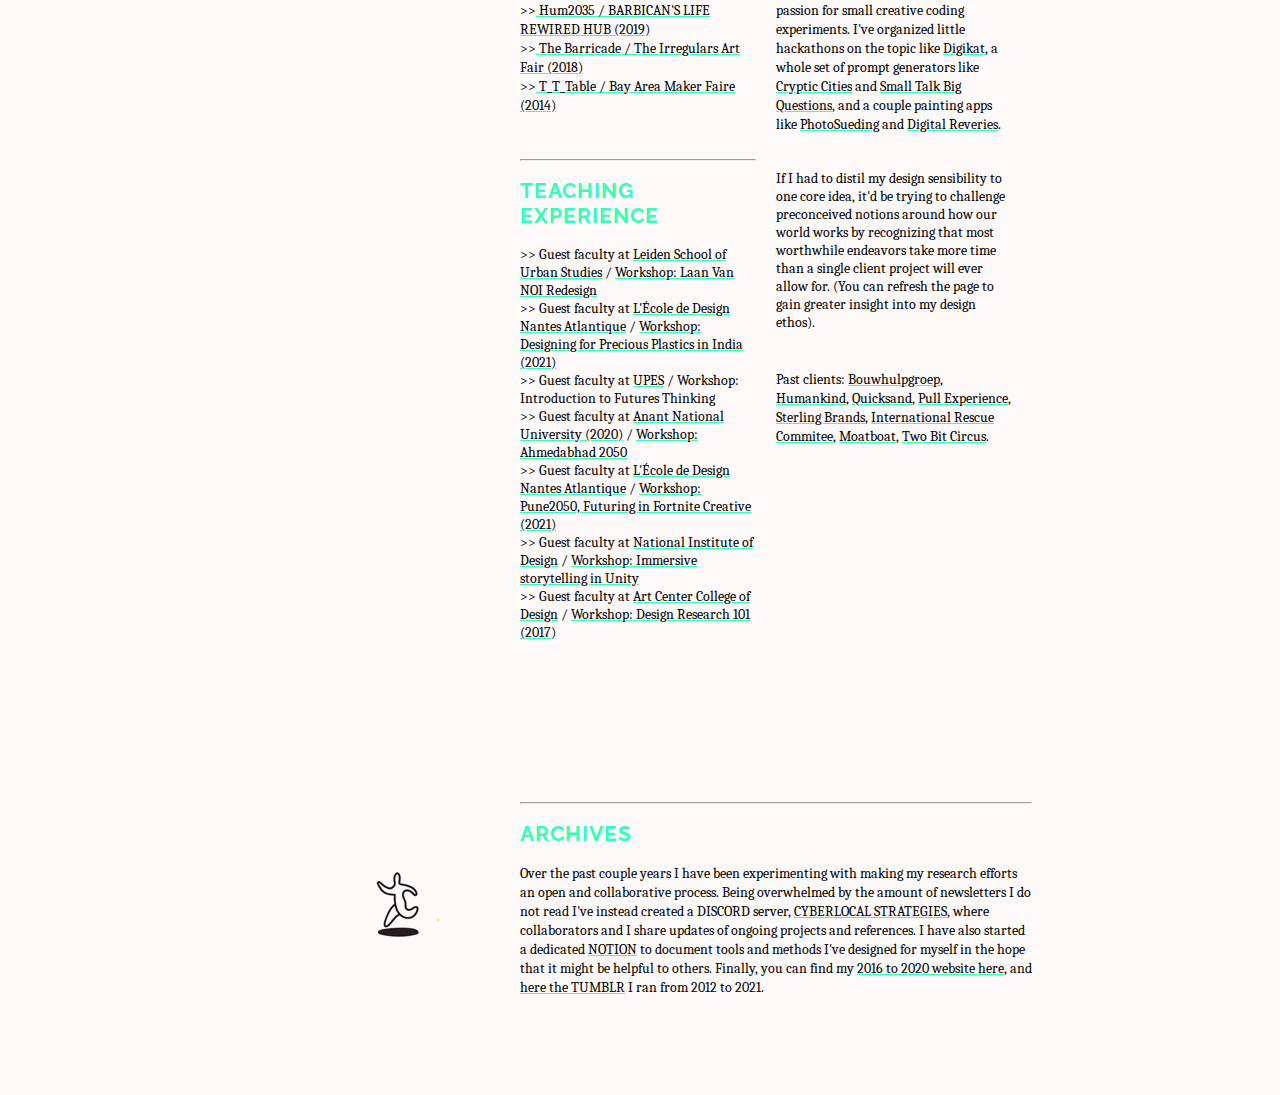
==== commit e2b79035: "eastereggs" ====
--- a/index.html
+++ b/index.html
@@ -133,6 +133,8 @@
                     <li>>> <a class="doc" href="https://www.bouwhulp.nl/actueel/previous/3" target="_blank">Ikwoon (2021-22): An app designed to scale a renovation company's ability to plan home improvement projects with prospective clients</a></li><br>
                     <span class="tooltiptext"><img src="assets/ikwoon.jpg" width="500px"></span>
                   </div><br>
+
+                
 
 <div class="tooltip">
                     <li>>> <a class="doc" href="http://hugopilate.com/05LimitedEnergy.html" target="_blank">Life with Limited Energy (2019): A field study documenting what life on the edge of the electric grid looks like across four geographies</a></li><br>
@@ -245,6 +247,7 @@
  a whole set of prompt generators like <a class="doc" href="https://juzbox.github.io/CrypticCities/index.html" target="_blank">Cryptic Cities<a/> and <a class="doc" href="https://smalltalkbigquestions.today/index.html" target="_blank">Small Talk Big Questions<a/>,
  and a couple painting apps like <a class="doc" href="http://hugopilate.com/06PS.html" target="_blank">PhotoSueding</a> and <a class="doc" href="http://hugopilate.com/06PS.html" target="_blank">Digital Reveries</a>.
 
+ <div class="tooltip">
 
               <br><br>If I had to distil my design sensibility to one core idea, it'd be trying to
 
@@ -279,6 +282,11 @@
 
               document.write(r_text[i]);
               </script> (You can refresh the page to gain greater insight into my design ethos).
+              <span class="tooltiptext" style="bottom: 80%;"><img src="assets/generator.gif" width="500px">
+<text style="background-color: #33ffbb;" >This paragraph was created using a hidden statement generator, a tool I've been experimenting with for a while now, more about it can be found in <a class="doc" style="background-color: #33ffbb;" href="https://medium.com/hello-qs/automation-design-sprints-e7fdbe88fe89" target="_blank">this article</a>.</text>
+
+              </span>
+              </div><br>
 <br><br>
                 Past clients: <a class="doc" href="http://quicksand.co.in/" target="_blank">Bouwhulpgroep</a>, <a class="doc" href="http://quicksand.co.in/" target="_blank">Humankind</a>, <a class="doc" href="http://quicksand.co.in/" target="_blank">Quicksand</a>, <a class="doc" href="https://www.pullexperience.com/" target="_blank">Pull Experience</a>, <a class="doc" href="https://www.sterlingbrands.com/" target="_blank">Sterling Brands</a>, <a class="doc" href="https://www.rescue.org/" target="_blank">International Rescue Commitee</a>, <a class="doc" href="http://www.moatboat.com/" target="_blank">Moatboat</a>, <a class="doc" href="https://twobitcircus.com/" target="_blank">Two Bit Circus</a>.<br><br>
 
@@ -291,9 +299,11 @@
 
 
         <div class="item5">
+<text style="color: snow">cocreation, design, foresight, imagination, paly, circular, experiment, improv, prototype, maker, DIY, Matta-Clark, Guy de Cointet, Vinciane Despret, Arturo Escobar, Charlotte Perriand, Donella Meadows, Enki Bilal</text>
         </div>
 
         <div class="item6">
+
         </div>
 
 
--- a/splashStyle.css
+++ b/splashStyle.css
@@ -479,22 +479,12 @@
         grid-template-columns: auto auto auto;
         gap: 15px;
         margin: auto;
-width: 66vw;
+width: 70vw;
         background-color: snow;
         padding: 10px;
     }
 
-    .item1 {
-    background-color: transparent;
-    grid-column-start: 1;
-    grid-column-end: 7;
-        padding-top: 2vh;
-
-    margin: auto;
-    height: 5vh;
-    width: 66vw;
-    overflow: hidden;
-
+    .item2 {
 
 }
 
@@ -510,10 +500,10 @@
     .splashInfo {
 
 
-        width: 35vw;
+        width: 40vw;
 
         position: absolute;
-        top: 45vh;
+        top: 25vh;
         left: 6vh;
         text-align: left;
 
@@ -563,6 +553,10 @@
 
     }
 
+hr{
+visibility: hidden;
+
+}
 
 
 }
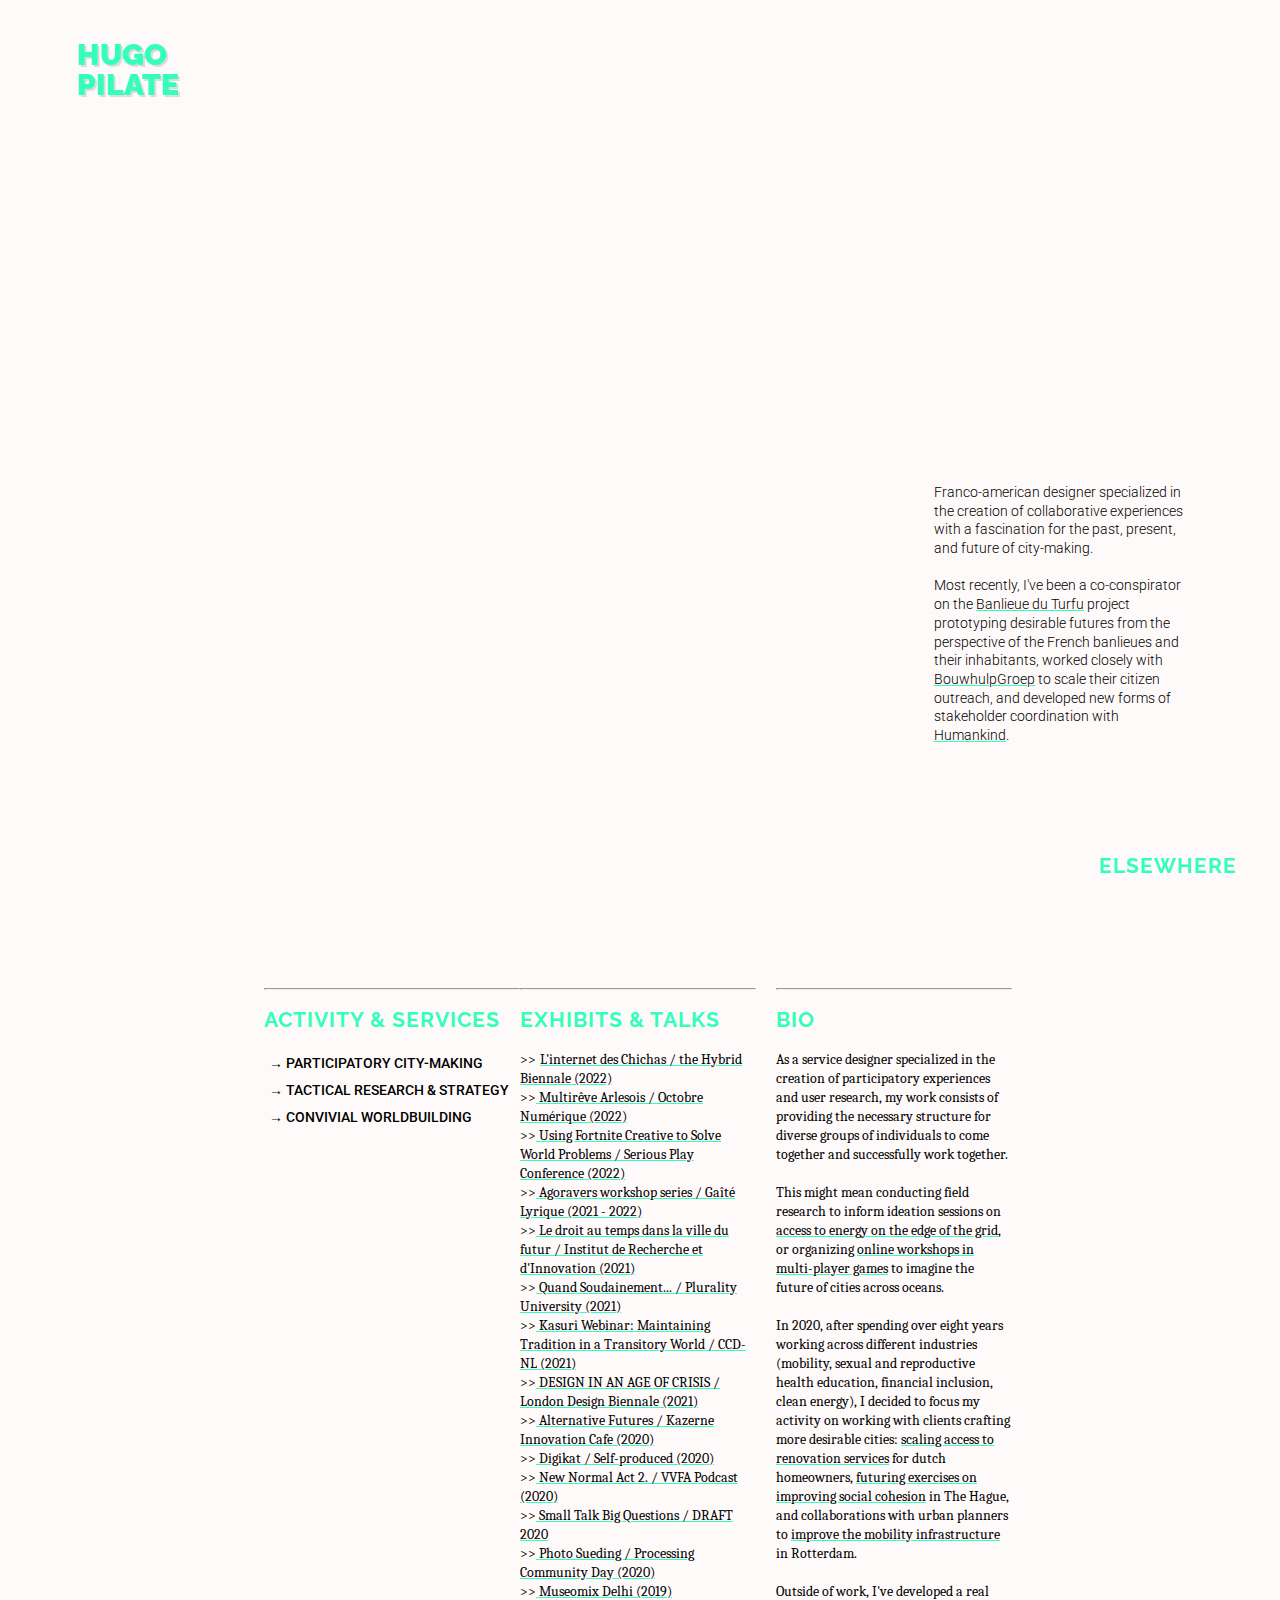
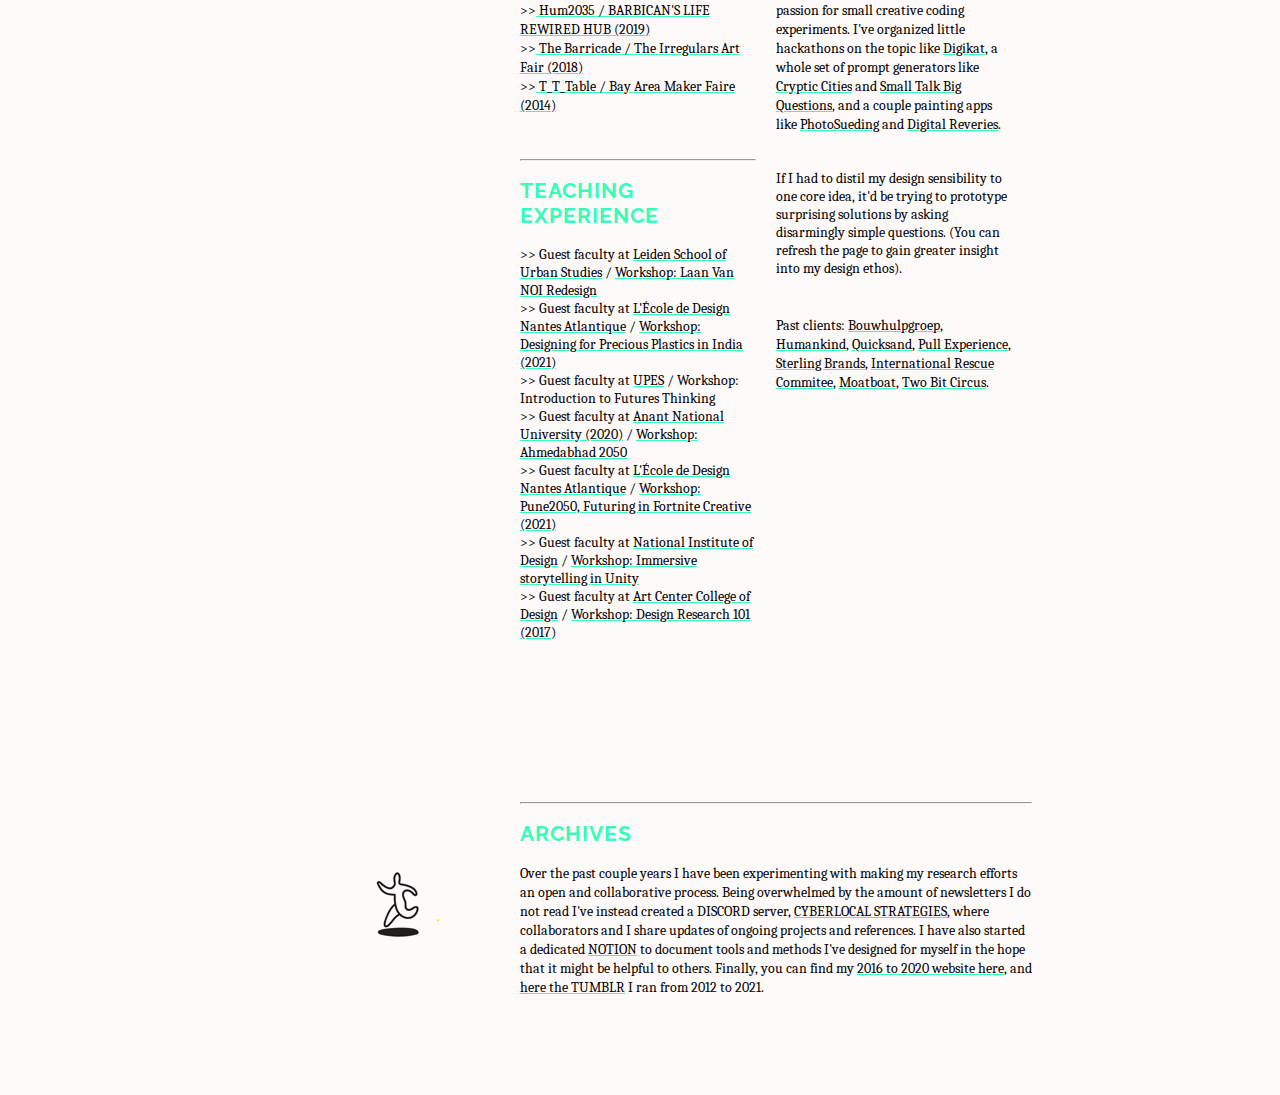
==== commit 4c525921: "https" ====
--- a/index.html
+++ b/index.html
@@ -114,7 +114,7 @@
                     <span class="tooltiptext"><img src="assets/WIP_CID.gif" width="500px"></span>
                   </div>
                   <div class="tooltip">
-                    <li >>> <a class="doc" href="http://hugopilate.com/08DigitalBunkers.html" target="_blank"> Digital Bunkers (2020): Using Fortnite Creative to cocreate semi-autonomous neighborhoods across the world.</a></li>
+                    <li >>> <a class="doc" href="https://hugopilate.com/08DigitalBunkers.html" target="_blank"> Digital Bunkers (2020): Using Fortnite Creative to cocreate semi-autonomous neighborhoods across the world.</a></li>
                     <span class="tooltiptext"><img src="assets/00Tower.gif" width="500px"></span>
                   </div>
                     <br>
@@ -134,15 +134,15 @@
                     <span class="tooltiptext"><img src="assets/ikwoon.jpg" width="500px"></span>
                   </div><br>
 
-                
+
 
 <div class="tooltip">
-                    <li>>> <a class="doc" href="http://hugopilate.com/05LimitedEnergy.html" target="_blank">Life with Limited Energy (2019): A field study documenting what life on the edge of the electric grid looks like across four geographies</a></li><br>
+                    <li>>> <a class="doc" href="https://hugopilate.com/05LimitedEnergy.html" target="_blank">Life with Limited Energy (2019): A field study documenting what life on the edge of the electric grid looks like across four geographies</a></li><br>
                     <span class="tooltiptext"><img src="assets/S10contents.gif" width="500px"></span>
                   </div><br>
 
           <div class="tooltip">
-                    <li>>> <a class="doc" href="http://hugopilate.com/03Udaan.html" target="_blank">Udaan (2018): A 1.5 year research & piloting effort aimed at improving the access to sexual and reproductive health education available to young adolescents in Rajasthan</a></li>
+                    <li>>> <a class="doc" href="https://hugopilate.com/03Udaan.html" target="_blank">Udaan (2018): A 1.5 year research & piloting effort aimed at improving the access to sexual and reproductive health education available to young adolescents in Rajasthan</a></li>
                     <span class="tooltiptext"><img src="assets/UDAANcontent.gif" width="500px"></span>
                   </div><br>
 
@@ -174,7 +174,7 @@
                    </div><br>
 
                 <div class="tooltip">
-                     <li>>> <a class="doc" href="http://hugopilate.com/04HUM.html" target="_blank">HUM2035 (2019): An exhibit exploring what the future of humanitarian work and crises might look like in India <a></li>
+                     <li>>> <a class="doc" href="https://hugopilate.com/04HUM.html" target="_blank">HUM2035 (2019): An exhibit exploring what the future of humanitarian work and crises might look like in India <a></li>
                        <span class="tooltiptext"><img src="assets/HUMcontents.gif" width="500px"></span>
                        </div><br>
 
@@ -224,8 +224,8 @@
                 <li>>> Guest faculty at <a class="doc" href="https://www.upes.ac.in/" target="_blank">UPES</a> / Workshop: Introduction to Futures Thinking</li>
                 <li>>> Guest faculty at <a class="doc" href="https://anu.edu.in/" target="_blank">Anant National University (2020)</a> / <a class="doc" href="https://juzbox.github.io/AhmedabadFutures/" target="_blank">Workshop: Ahmedabhad 2050</a></li>
                 <li>>> Guest faculty at <a class="doc" href="https://en.lecolededesign.com/" target="_blank">L'École de Design Nantes Atlantique</a> / <a class="doc" href="https://burnedsap.github.io/innovation-seminar/" target="_blank"> Workshop: Pune2050, Futuring in Fortnite Creative (2021)</a></li>
-                <li>>> Guest faculty at <a class="doc" href="http://www.nid.edu/" target="_blank">National Institute of Design</a> / <a class="doc" href="virtualnarratives.tumblr.com/" target="_blank">Workshop: Immersive storytelling in Unity</a></li>
-                <li>>> Guest faculty at <a class="doc" href="http://www.artcenter.edu/" target="_blank">Art Center College of Design</a> / <a class="doc" href="https://hugopilate.medium.com/touching-your-spaghetti-dda304590c9f/" target="_blank">Workshop: Design Research 101 (2017)</a></li>
+                <li>>> Guest faculty at <a class="doc" href="https://www.nid.edu/" target="_blank">National Institute of Design</a> / <a class="doc" href="virtualnarratives.tumblr.com/" target="_blank">Workshop: Immersive storytelling in Unity</a></li>
+                <li>>> Guest faculty at <a class="doc" href="https://www.artcenter.edu/" target="_blank">Art Center College of Design</a> / <a class="doc" href="https://hugopilate.medium.com/touching-your-spaghetti-dda304590c9f/" target="_blank">Workshop: Design Research 101 (2017)</a></li>
             <br><br>
             </text>
 
@@ -245,7 +245,7 @@
 
 <br><br>Outside of work, I've developed a real passion for small creative coding experiments. I've organized little hackathons on the topic like <a class="doc" href="https://juzbox.github.io/DigikatMicrosite/" target="_blank">Digikat</a>,
  a whole set of prompt generators like <a class="doc" href="https://juzbox.github.io/CrypticCities/index.html" target="_blank">Cryptic Cities<a/> and <a class="doc" href="https://smalltalkbigquestions.today/index.html" target="_blank">Small Talk Big Questions<a/>,
- and a couple painting apps like <a class="doc" href="http://hugopilate.com/06PS.html" target="_blank">PhotoSueding</a> and <a class="doc" href="http://hugopilate.com/06PS.html" target="_blank">Digital Reveries</a>.
+ and a couple painting apps like <a class="doc" href="https://hugopilate.com/06PS.html" target="_blank">PhotoSueding</a> and <a class="doc" href="http://hugopilate.com/06PS.html" target="_blank">Digital Reveries</a>.
 
  <div class="tooltip">
 
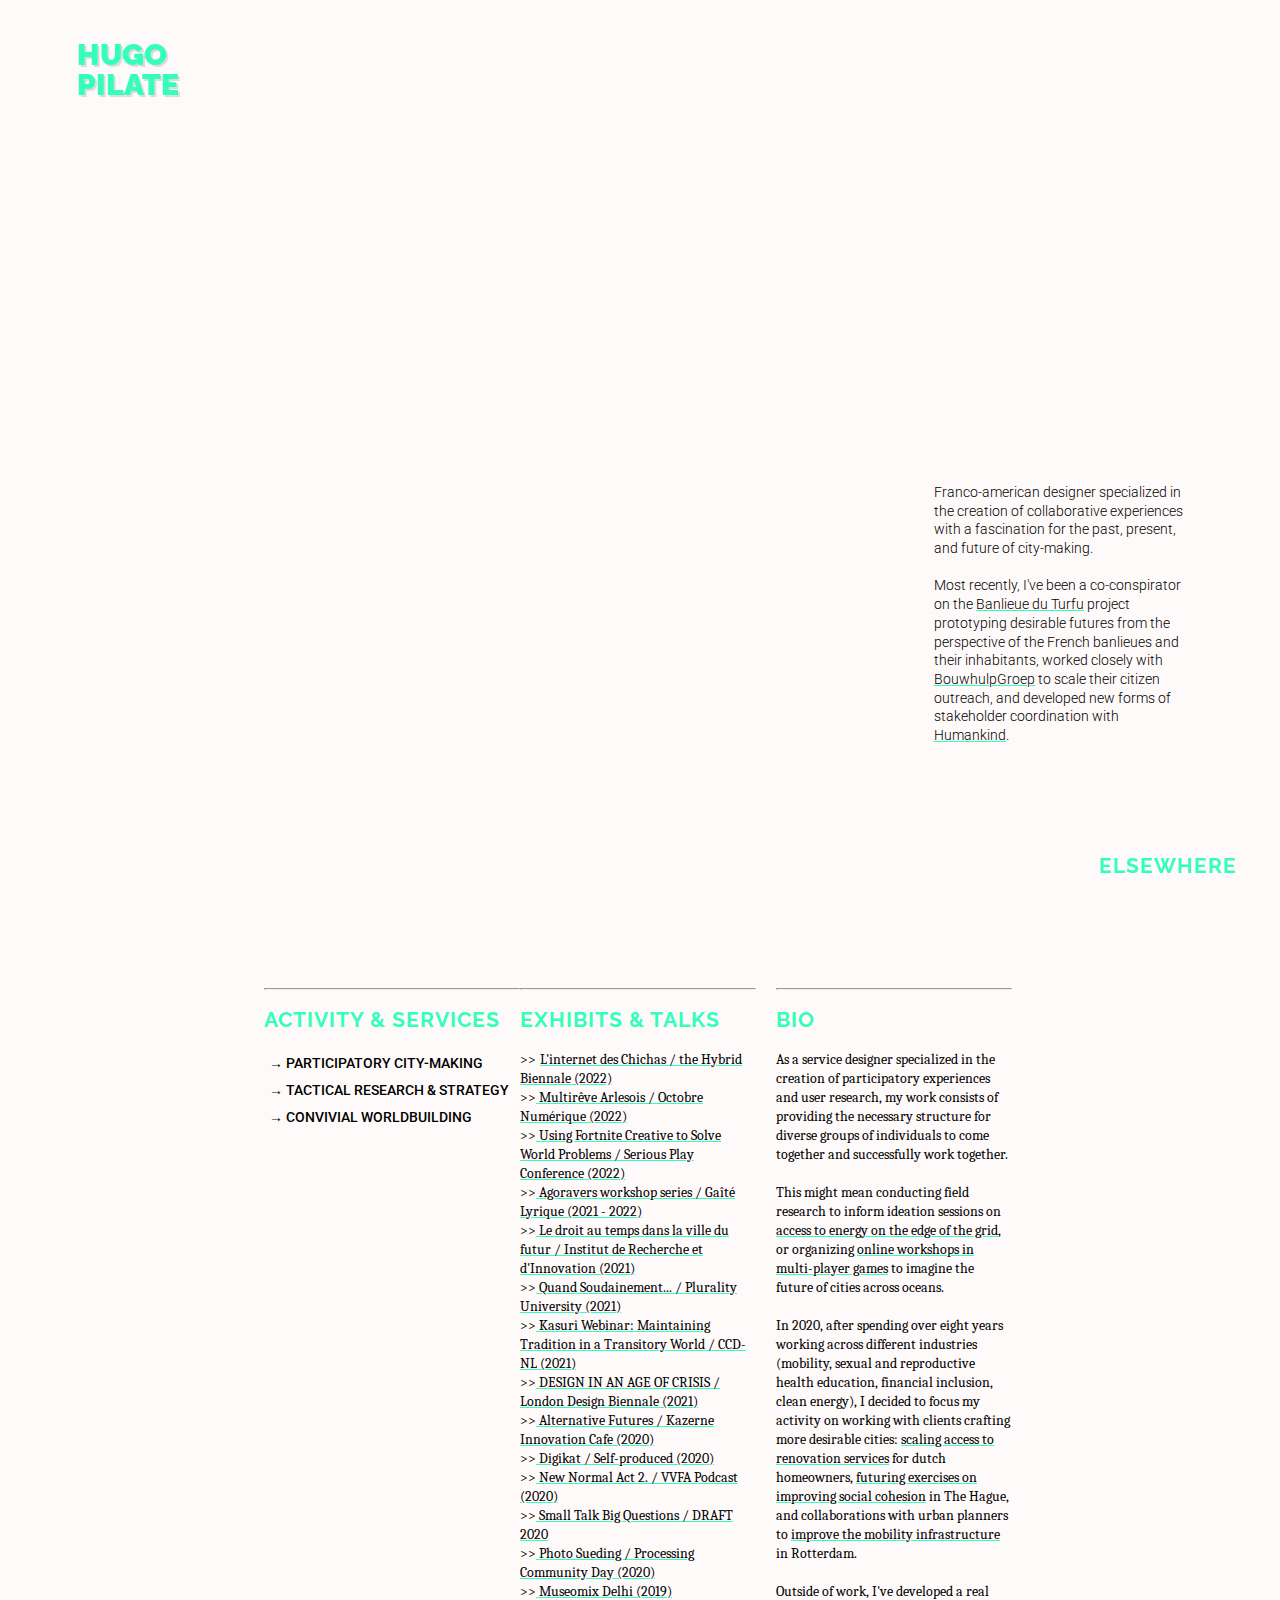
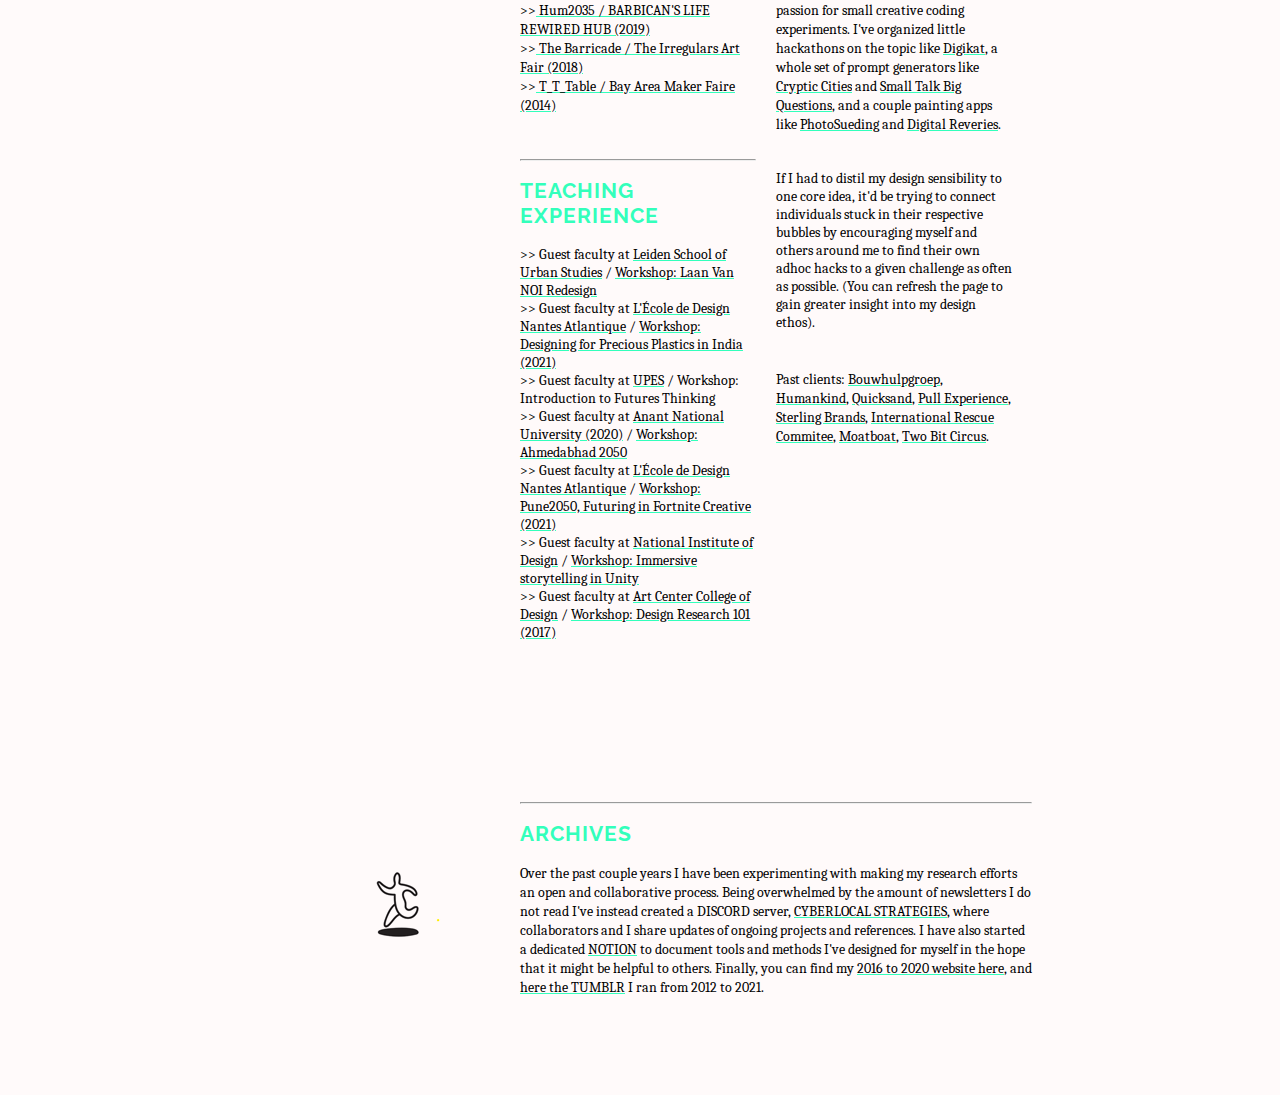
==== commit 8b95c37c: "HTTPS" ====
--- a/index.html
+++ b/index.html
@@ -204,7 +204,7 @@
                 <li><text>>><a class="doc" href="https://www.londondesignbiennale.com/hugo-pilate" target="_blank"> DESIGN IN AN AGE OF CRISIS / London Design Biennale (2021)</a></text></li>
                 <li><text>>><a class="doc" href="https://www.youtube.com/watch?v=F5wg9Iz0reY" target="_blank"> Alternative Futures / Kazerne Innovation Cafe (2020)</a></text></li>
                 <li><text>>><a class="doc" href="https://juzbox.github.io/DigikatMicrosite/" target="_blank"> Digikat / Self-produced (2020)</a></text></li>
-                <li><text>>><a class="doc" href="http://vvfa.space/podcast/live-19-normal-now-act-2-pt-2" target="_blank"> New Normal Act 2. / VVFA Podcast (2020)</a></text></li>
+                <li><text>>><a class="doc" href="https://vvfa.space/podcast/live-19-normal-now-act-2-pt-2" target="_blank"> New Normal Act 2. / VVFA Podcast (2020)</a></text></li>
                 <li><text>>><a class="doc" href="https://dra-ft.site/smalltalk-bigq" target="_blank"> Small Talk Big Questions / DRAFT 2020</a></text></li>
                 <li><text>>><a class="doc" href="https://www.instagram.com/p/B7XfHSuhuuU/" target="_blank"> Photo Sueding  / Processing Community Day (2020)</a></text></li>
                 <li><text>>><a class="doc" href="https://museomix.in/" target="_blank"> Museomix Delhi (2019)</a></text></li>
@@ -240,12 +240,12 @@
             <hr>
             <h2>BIO</h2>
             <text>As a service designer specialized in the creation of participatory experiences and user research, my work consists of providing the necessary structure for diverse groups of individuals to come together and successfully work together.
-              <br><br>This might mean conducting field research to inform ideation sessions on <a class="doc" href="http://hugopilate.com/05LimitedEnergy.html" target="_blank">access to energy on the edge of the grid</a>, or organizing <a class="doc" href="http://hugopilate.com/08DigitalBunkers.html" target="_blank">online workshops in multi-player games</a> to imagine the future of cities across oceans.
+              <br><br>This might mean conducting field research to inform ideation sessions on <a class="doc" href="https://hugopilate.com/05LimitedEnergy.html" target="_blank">access to energy on the edge of the grid</a>, or organizing <a class="doc" href="https://hugopilate.com/08DigitalBunkers.html" target="_blank">online workshops in multi-player games</a> to imagine the future of cities across oceans.
               <br><br>In 2020, after spending over eight years working across different industries (mobility, sexual and reproductive health education, financial inclusion, clean energy), I decided to focus my activity on working with clients crafting more desirable cities: <a class="doc" href="https://www.bouwhulp.nl/actueel/previous/3" target="_blank">scaling access to renovation services</a> for dutch homeowners, <a class="doc" href="https://juzbox.github.io/CID_Microsite/" target="_blank">futuring exercises on improving social cohesion</a> in The Hague, and collaborations with urban planners to <a class="doc" href="https://www.humankind.city/project/Rotterdam-mobility-intervention-strategy" target="_blank">improve the mobility infrastructure</a> in Rotterdam.
 
 <br><br>Outside of work, I've developed a real passion for small creative coding experiments. I've organized little hackathons on the topic like <a class="doc" href="https://juzbox.github.io/DigikatMicrosite/" target="_blank">Digikat</a>,
  a whole set of prompt generators like <a class="doc" href="https://juzbox.github.io/CrypticCities/index.html" target="_blank">Cryptic Cities<a/> and <a class="doc" href="https://smalltalkbigquestions.today/index.html" target="_blank">Small Talk Big Questions<a/>,
- and a couple painting apps like <a class="doc" href="https://hugopilate.com/06PS.html" target="_blank">PhotoSueding</a> and <a class="doc" href="http://hugopilate.com/06PS.html" target="_blank">Digital Reveries</a>.
+ and a couple painting apps like <a class="doc" href="https://hugopilate.com/06PS.html" target="_blank">PhotoSueding</a> and <a class="doc" href="https://hugopilate.com/06PS.html" target="_blank">Digital Reveries</a>.
 
  <div class="tooltip">
 
@@ -288,7 +288,7 @@
               </span>
               </div><br>
 <br><br>
-                Past clients: <a class="doc" href="http://quicksand.co.in/" target="_blank">Bouwhulpgroep</a>, <a class="doc" href="http://quicksand.co.in/" target="_blank">Humankind</a>, <a class="doc" href="http://quicksand.co.in/" target="_blank">Quicksand</a>, <a class="doc" href="https://www.pullexperience.com/" target="_blank">Pull Experience</a>, <a class="doc" href="https://www.sterlingbrands.com/" target="_blank">Sterling Brands</a>, <a class="doc" href="https://www.rescue.org/" target="_blank">International Rescue Commitee</a>, <a class="doc" href="http://www.moatboat.com/" target="_blank">Moatboat</a>, <a class="doc" href="https://twobitcircus.com/" target="_blank">Two Bit Circus</a>.<br><br>
+                Past clients: <a class="doc" href="https://quicksand.co.in/" target="_blank">Bouwhulpgroep</a>, <a class="doc" href="https://quicksand.co.in/" target="_blank">Humankind</a>, <a class="doc" href="https://quicksand.co.in/" target="_blank">Quicksand</a>, <a class="doc" href="https://www.pullexperience.com/" target="_blank">Pull Experience</a>, <a class="doc" href="https://www.sterlingbrands.com/" target="_blank">Sterling Brands</a>, <a class="doc" href="https://www.rescue.org/" target="_blank">International Rescue Commitee</a>, <a class="doc" href="https://www.moatboat.com/" target="_blank">Moatboat</a>, <a class="doc" href="https://twobitcircus.com/" target="_blank">Two Bit Circus</a>.<br><br>
 
 
             </text>
--- a/splashStyle.css
+++ b/splashStyle.css
@@ -5,7 +5,7 @@
 
 html,body {
     background-color: snow;
-    cursor: url("data:image/svg+xml;utf8,<svg xmlns='http://www.w3.org/2000/svg'  width='40' height='48' viewport='0 0 100 100' style='fill:black;font-size:24px;'><text y='50%'>🌿</text></svg>") 16 0, auto;
+    cursor: url("data:image/svg+xml;utf8,<svg xmlns='https://www.w3.org/2000/svg'  width='40' height='48' viewport='0 0 100 100' style='fill:black;font-size:24px;'><text y='50%'>🌿</text></svg>") 16 0, auto;
     /*!emojicursor.app*/
 
 }
@@ -130,7 +130,7 @@
 
 a:hover {
     font-style: italic;
-    cursor: url("data:image/svg+xml;utf8,<svg xmlns='http://www.w3.org/2000/svg'  width='40' height='48' viewport='0 0 100 100' style='fill:black;font-size:24px;'><text y='50%'>👆</text></svg>") 16 0, auto;
+    cursor: url("data:image/svg+xml;utf8,<svg xmlns='https://www.w3.org/2000/svg'  width='40' height='48' viewport='0 0 100 100' style='fill:black;font-size:24px;'><text y='50%'>👆</text></svg>") 16 0, auto;
     color: black;
 }
 
@@ -331,7 +331,7 @@
 
 /*BIO*/
 .item4 {
-    cursor:url("data:image/svg+xml;utf8,<svg xmlns='http://www.w3.org/2000/svg'  width='40' height='48' viewport='0 0 100 100' style='fill:black;font-size:24px;'><text y='50%'>🧦</text></svg>") 16 0,auto; /*!emojicursor.app*/
+    cursor:url("data:image/svg+xml;utf8,<svg xmlns='https://www.w3.org/2000/svg'  width='40' height='48' viewport='0 0 100 100' style='fill:black;font-size:24px;'><text y='50%'>🧦</text></svg>") 16 0,auto; /*!emojicursor.app*/
     grid-column-start: 4;
     grid-column-end: 5;
     grid-row-start: 3;
@@ -385,7 +385,7 @@
 
 /*Gif*/
 .item8 {
-cursor:url("data:image/svg+xml;utf8,<svg xmlns='http://www.w3.org/2000/svg'  width='40' height='48' viewport='0 0 100 100' style='fill:black;font-size:24px;'><text y='50%'>💡</text></svg>") 16 0,auto; /*!emojicursor.app*/
+cursor:url("data:image/svg+xml;utf8,<svg xmlns='https://www.w3.org/2000/svg'  width='40' height='48' viewport='0 0 100 100' style='fill:black;font-size:24px;'><text y='50%'>💡</text></svg>") 16 0,auto; /*!emojicursor.app*/
        margin: auto;
     text-align: center;
     grid-column-start: 2;
@@ -417,7 +417,7 @@
 
     font-family:'roboto';
     font-weight:500;
-    cursor: url("data:image/svg+xml;utf8,<svg xmlns='http://www.w3.org/2000/svg'  width='40' height='48' viewport='0 0 100 100' style='fill:black;font-size:24px;'><text y='50%'>👆</text></svg>") 16 0, auto;
+    cursor: url("data:image/svg+xml;utf8,<svg xmlns='https://www.w3.org/2000/svg'  width='40' height='48' viewport='0 0 100 100' style='fill:black;font-size:24px;'><text y='50%'>👆</text></svg>") 16 0, auto;
     /*!emojicursor.app*/
     padding: 5px;
     width: 100%;
@@ -455,7 +455,7 @@
     display: none;
     overflow: visible;
     background-color: transparent;
-     cursor:url("data:image/svg+xml;utf8,<svg xmlns='http://www.w3.org/2000/svg'  width='40' height='48' viewport='0 0 100 100' style='fill:black;font-size:24px;'><text y='50%'>💡</text></svg>") 16 0,auto; /*!emojicursor.app*/
+     cursor:url("data:image/svg+xml;utf8,<svg xmlns='https://www.w3.org/2000/svg'  width='40' height='48' viewport='0 0 100 100' style='fill:black;font-size:24px;'><text y='50%'>💡</text></svg>") 16 0,auto; /*!emojicursor.app*/
 
 }
 
@@ -562,5 +562,5 @@
 }
 
 footer{
- cursor: url("data:image/svg+xml;utf8,<svg xmlns='http://www.w3.org/2000/svg'  width='40' height='48' viewport='0 0 100 100' style='fill:black;font-size:24px;'><text y='50%'>🌿</text></svg>") 16 0, auto;
-}
+ cursor: url("data:image/svg+xml;utf8,<svg xmlns='https://www.w3.org/2000/svg'  width='40' height='48' viewport='0 0 100 100' style='fill:black;font-size:24px;'><text y='50%'>🌿</text></svg>") 16 0, auto;
+}
